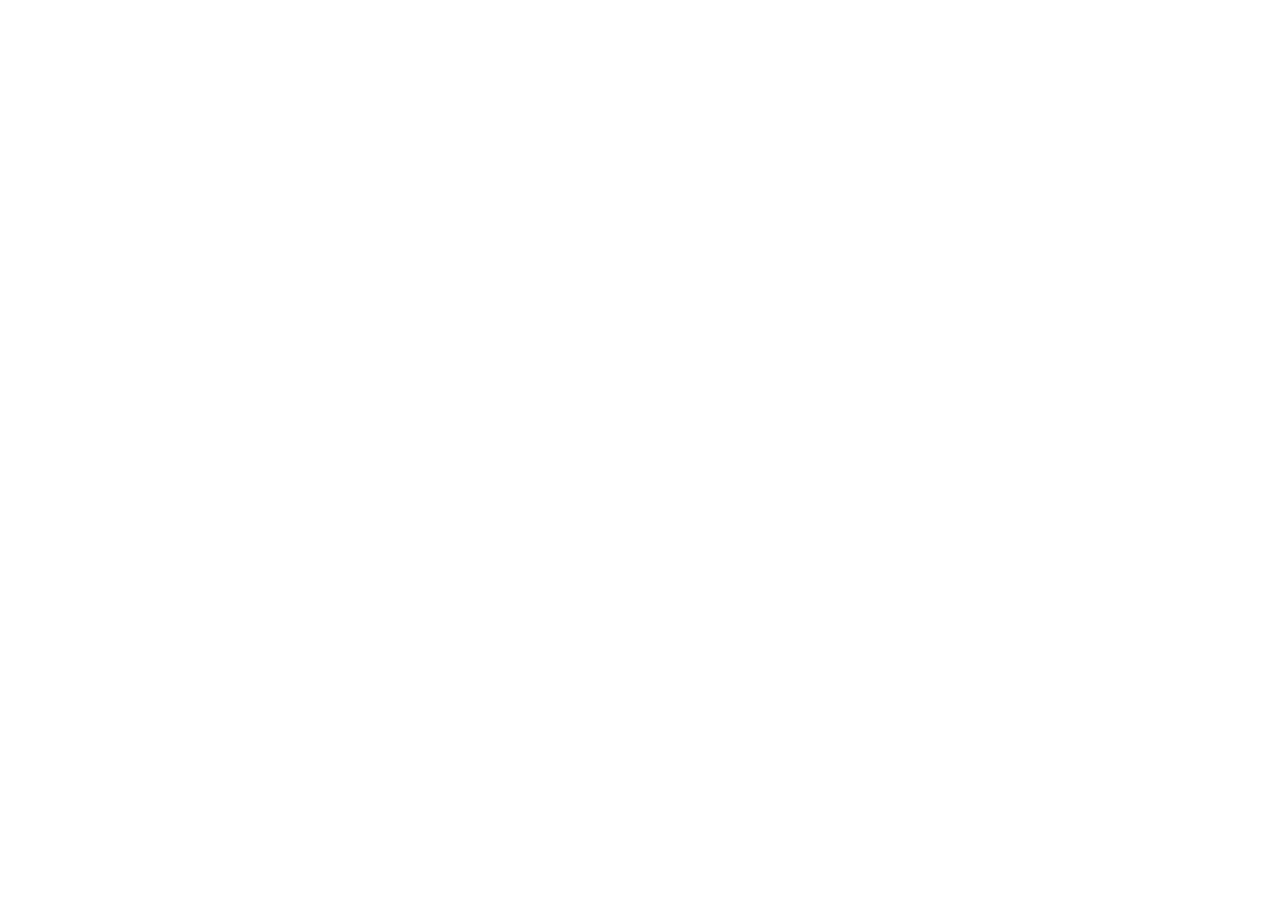
==== index.html @ eaf3d2ae "Add files via upload" ====
<!DOCTYPE html PUBLIC "-//W3C//DTD HTML 4.01//EN" "http://www.w3.org/TR/html4/strict.dtd">
<html>
  <head>
    <title>index.html</title>
    <meta http-equiv="content-type" content="text/html; charset=windows-1252">
  </head>
  <body><img src="file:///C:/Users/parpa/Desktop/Senza%20titolo-6.png" alt="" title="logo"><br>
  </body>
</html>
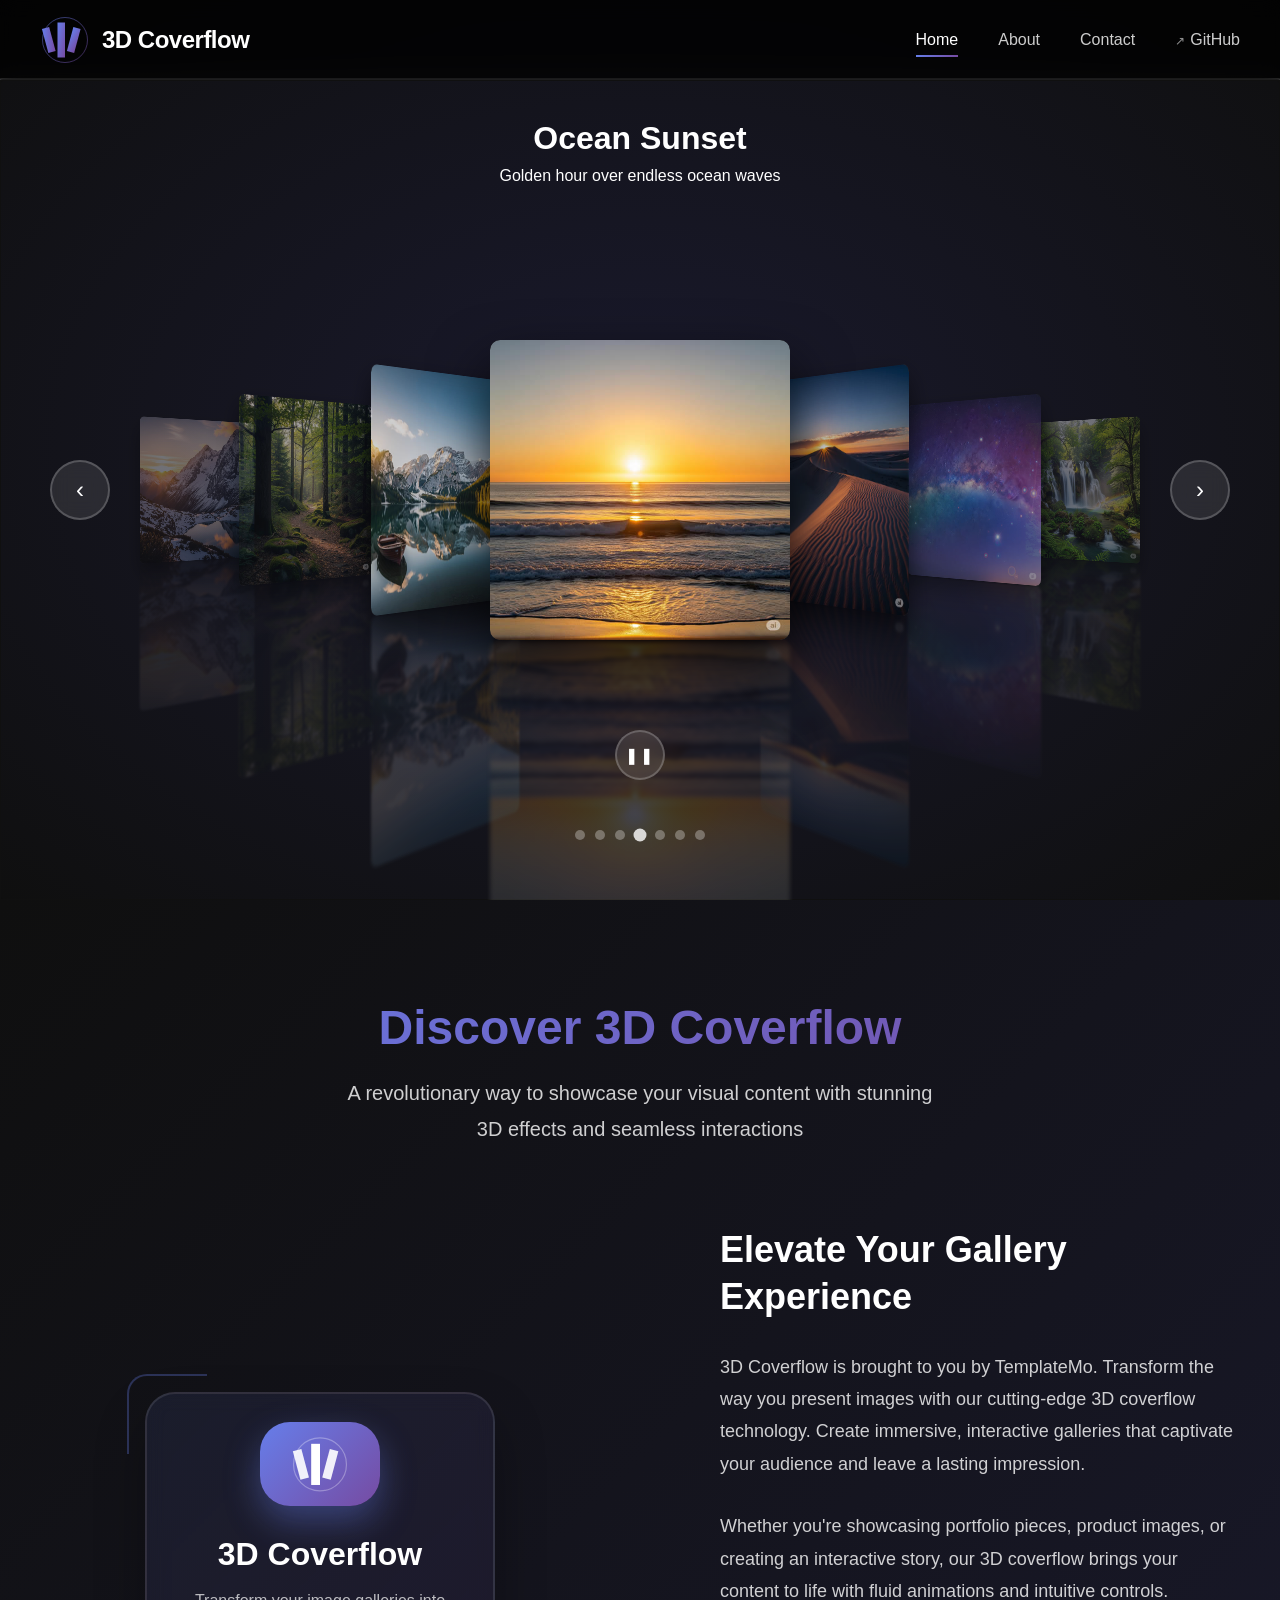
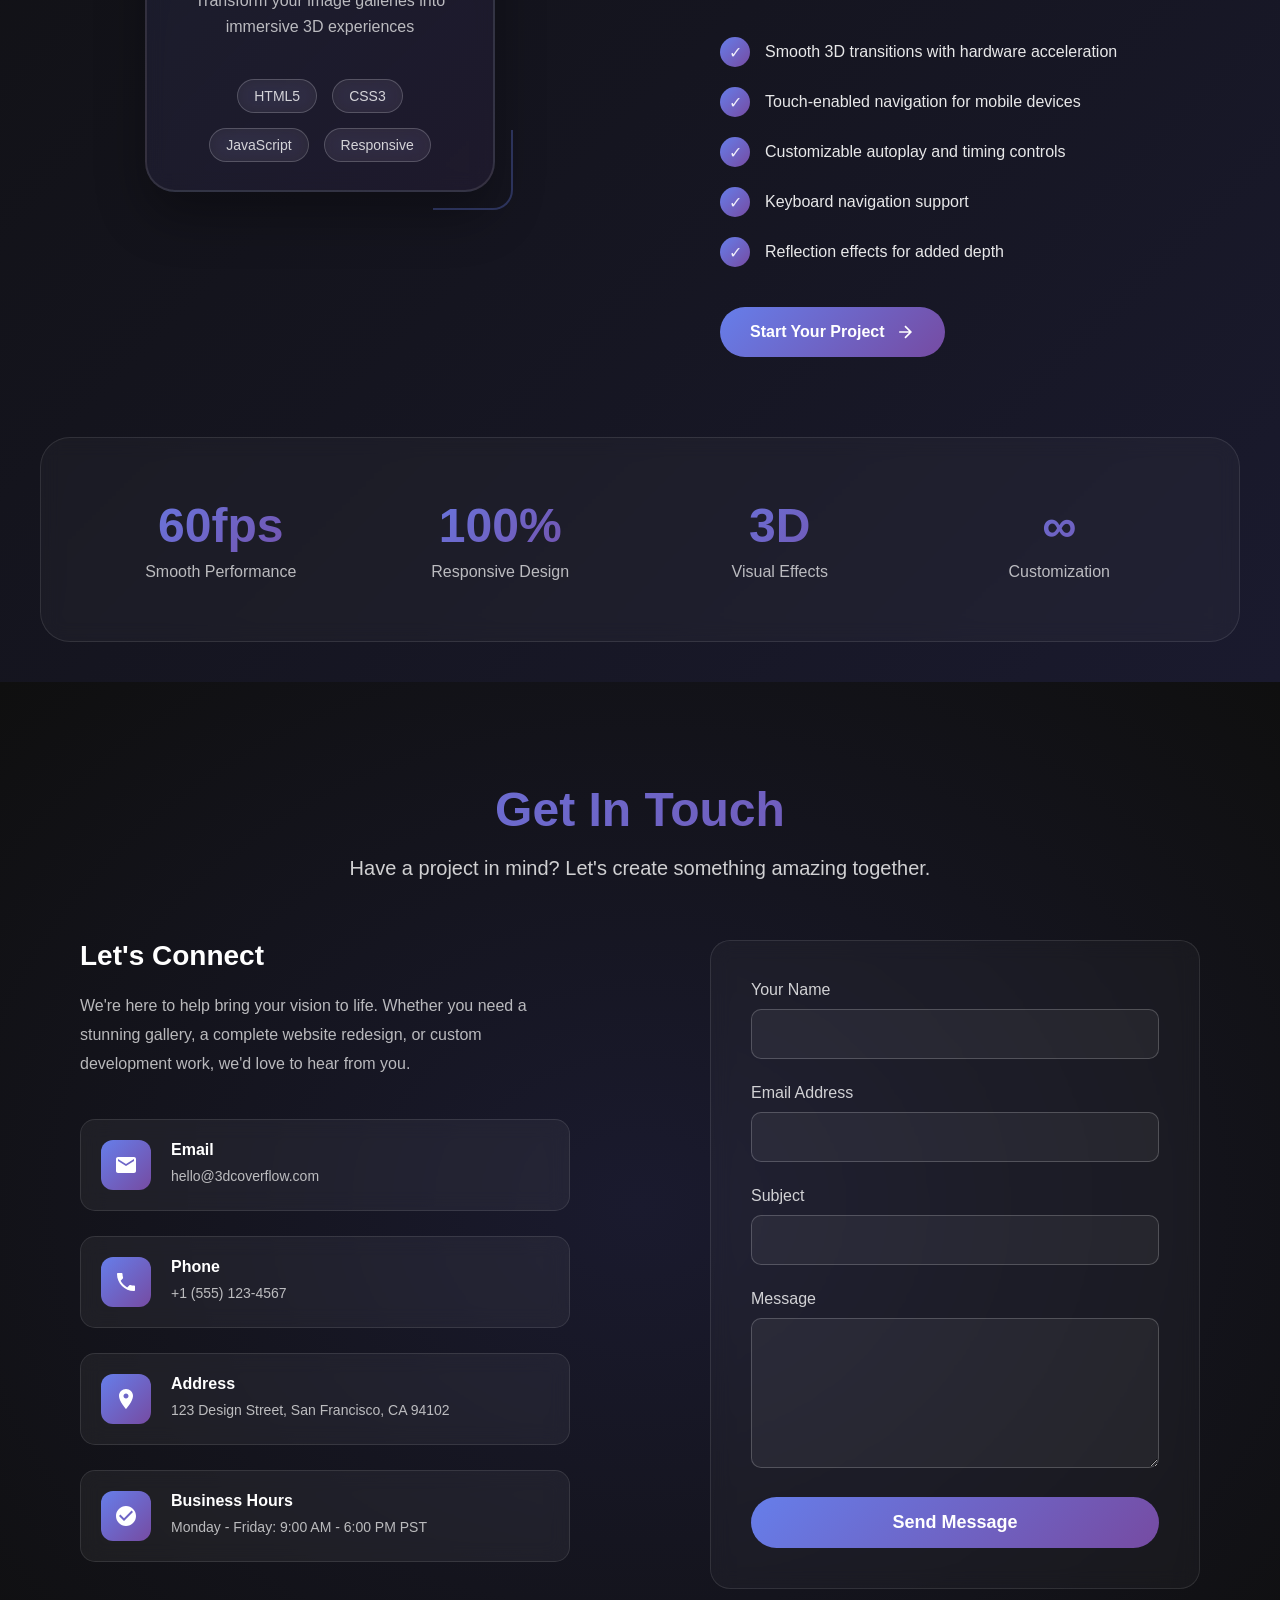
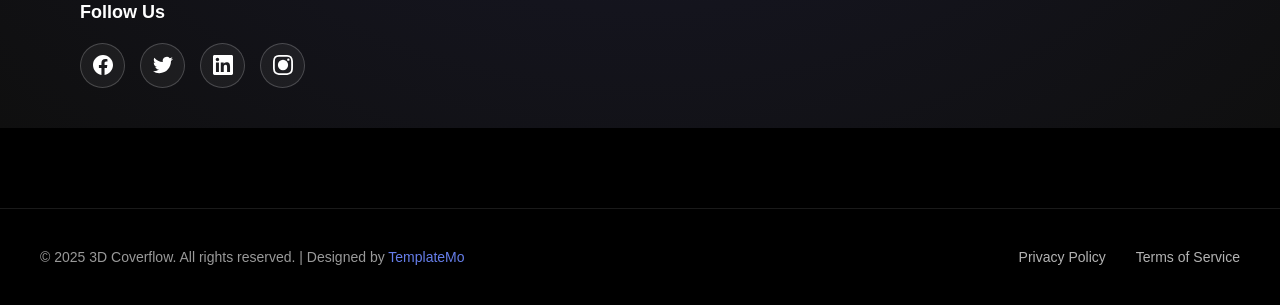
==== commit 1711497a: "Add files via upload" ====
--- a/index.html
+++ b/index.html
@@ -1,9 +1,293 @@
-<!DOCTYPE html PUBLIC "-//W3C//DTD HTML 4.01//EN" "http://www.w3.org/TR/html4/strict.dtd">
-<html>
-  <head>
-    <title>index.html</title>
-    <meta http-equiv="content-type" content="text/html; charset=windows-1252">
-  </head>
-  <body><img src="file:///C:/Users/parpa/Desktop/Senza%20titolo-6.png" alt="" title="logo"><br>
-  </body>
-</html>
+<!DOCTYPE html>
+<html lang="en">
+  <head>
+    <meta http-equiv="content-type" content="text/html; charset=UTF-8">
+    <meta name="viewport" content="width=device-width, initial-scale=1.0">
+    <title>3D Coverflow - One Page Portfolio</title>
+    <link href="templatemo-3d-coverflow.css" rel="stylesheet">
+    <!--
+TemplateMo 595 3d coverflow
+https://templatemo.com/tm-595-3d-coverflow
+-->
+  </head>
+  <body>
+    <!-- Header -->
+    <header class="header" id="header"> <a href="#home" class="logo-container">
+        <div class="logo">
+          <svg viewBox="0 0 100 100" xmlns="http://www.w3.org/2000/svg">
+            <defs>
+              <linearGradient id="grad1" x1="0%" y1="0%" x2="100%" y2="100%">
+                <stop offset="0%" style="stop-color:#667eea;stop-opacity:1"></stop>
+                <stop offset="100%" style="stop-color:#764ba2;stop-opacity:1"></stop>
+              </linearGradient> </defs>
+            <rect x="10" y="25" width="15" height="50" fill="url(#grad1)" transform="rotate(-15 17.5 50)"></rect>
+            <rect x="35" y="15" width="15" height="70" fill="url(#grad1)"></rect>
+            <rect x="60" y="25" width="15" height="50" fill="url(#grad1)" transform="rotate(15 67.5 50)"></rect>
+            <circle cx="50" cy="50" r="45" fill="none" stroke="url(#grad1)" stroke-width="2"
+
+              opacity="0.5"></circle> </svg> </div>
+        <div class="logo-text">3D Coverflow</div>
+      </a>
+      <nav class="main-menu" id="mainMenu"> <a href="#home" class="menu-item active">Home</a>
+        <a href="#about" class="menu-item">About</a> <a href="#contact" class="menu-item">Contact</a>
+        <a href="https://github.com" target="_blank" rel="noopener noreferrer" class="menu-item external">GitHub</a>
+      </nav>
+      <div class="menu-toggle" id="menuToggle"> <span></span> <span></span> <span></span>
+      </div>
+    </header>
+    <!-- Home Section -->
+    <section id="home" class="section">
+      <div class="coverflow-wrapper">
+        <div class="info">
+          <h2 id="current-title">Mountain Landscape</h2>
+          <p id="current-description">Majestic peaks covered in snow during
+            golden hour</p>
+        </div>
+        <div class="coverflow-container" tabindex="0">
+          <div class="coverflow" id="coverflow">
+            <div class="coverflow-item" data-index="0">
+              <div class="cover image-loading"> <img src="images/mountain-landscape.jpg"
+
+                  alt="Mountain Landscape" loading="lazy"> </div>
+              <div class="reflection"></div>
+            </div>
+            <div class="coverflow-item" data-index="1">
+              <div class="cover image-loading"> <img src="images/forest-path.jpg"
+
+                  alt="Forest Path" loading="lazy"> </div>
+              <div class="reflection"></div>
+            </div>
+            <div class="coverflow-item" data-index="2">
+              <div class="cover image-loading"> <img src="images/serene-water-mirroring.jpg"
+
+                  alt="Lake Reflection" loading="lazy"> </div>
+              <div class="reflection"></div>
+            </div>
+            <div class="coverflow-item" data-index="3">
+              <div class="cover image-loading"> <img src="images/ocean-sunset-golden-hour.jpg"
+
+                  alt="Ocean Sunset" loading="lazy"> </div>
+              <div class="reflection"></div>
+            </div>
+            <div class="coverflow-item" data-index="4">
+              <div class="cover image-loading"> <img src="images/rolling-sand-dunes.jpg"
+
+                  alt="Desert Dunes" loading="lazy"> </div>
+              <div class="reflection"></div>
+            </div>
+            <div class="coverflow-item" data-index="5">
+              <div class="cover image-loading"> <img src="images/starry-night.jpg"
+
+                  alt="Starry Night" loading="lazy"> </div>
+              <div class="reflection"></div>
+            </div>
+            <div class="coverflow-item" data-index="6">
+              <div class="cover image-loading"> <img src="images/cascading-waterfall.jpg"
+
+                  alt="Waterfall" loading="lazy"> </div>
+              <div class="reflection"></div>
+            </div>
+          </div>
+          <button class="nav-button prev" onclick="navigate(-1)">‹</button> <button
+
+            class="nav-button next" onclick="navigate(1)">›</button>
+          <div class="dots-container" id="dots"></div>
+          <!-- Play/Pause Button --> <button class="play-pause-button"
+
+            id="playPauseBtn" onclick="toggleAutoplay()"> <span class="play-icon">▶</span>
+            <span class="pause-icon" style="display: none;">❚❚</span> </button>
+        </div>
+      </div>
+    </section>
+    <!-- About Section -->
+    <section id="about" class="section">
+      <div class="about-content">
+        <div class="about-header">
+          <h2>Discover 3D Coverflow</h2>
+          <p>A revolutionary way to showcase your visual content with stunning
+            3D effects and seamless interactions</p>
+        </div>
+        <div class="about-main">
+          <div class="about-visual">
+            <div class="showcase-display">
+              <div class="showcase-main">
+                <div class="corner-decoration top-left"></div>
+                <div class="corner-decoration bottom-right"></div>
+                <div class="showcase-logo">
+                  <svg viewBox="0 0 100 100" xmlns="http://www.w3.org/2000/svg">
+                    <rect x="10" y="25" width="15" height="50" fill="white" transform="rotate(-15 17.5 50)"
+
+                      opacity="0.9"></rect>
+                    <rect x="35" y="15" width="15" height="70" fill="white"></rect>
+                    <rect x="60" y="25" width="15" height="50" fill="white" transform="rotate(15 67.5 50)"
+
+                      opacity="0.9"></rect>
+                    <circle cx="50" cy="50" r="45" fill="none" stroke="white" stroke-width="2"
+
+                      opacity="0.3"></circle> </svg> </div>
+                <h3 class="showcase-title">3D Coverflow</h3>
+                <p class="showcase-subtitle">Transform your image galleries into
+                  immersive 3D experiences</p>
+                <div class="showcase-badges"> <a href="https://developer.mozilla.org/en-US/docs/Web/HTML"
+
+                    target="_blank" rel="noopener noreferrer" class="badge">HTML5</a>
+                  <a href="https://developer.mozilla.org/en-US/docs/Web/CSS" target="_blank"
+
+                    rel="noopener noreferrer" class="badge">CSS3</a> <a href="https://developer.mozilla.org/en-US/docs/Web/JavaScript"
+
+                    target="_blank" rel="noopener noreferrer" class="badge">JavaScript</a>
+                  <a href="https://developer.mozilla.org/en-US/docs/Learn/CSS/CSS_layout/Responsive_Design"
+
+                    target="_blank" rel="noopener noreferrer" class="badge">Responsive</a>
+                </div>
+              </div>
+            </div>
+          </div>
+          <div class="about-info">
+            <h3>Elevate Your Gallery Experience</h3>
+            <p>3D Coverflow is brought to you by TemplateMo. Transform the way
+              you present images with our cutting-edge 3D coverflow technology.
+              Create immersive, interactive galleries that captivate your
+              audience and leave a lasting impression.</p>
+            <p>Whether you're showcasing portfolio pieces, product images, or
+              creating an interactive story, our 3D coverflow brings your
+              content to life with fluid animations and intuitive controls.</p>
+            <ul class="feature-list">
+              <li>Smooth 3D transitions with hardware acceleration</li>
+              <li>Touch-enabled navigation for mobile devices</li>
+              <li>Customizable autoplay and timing controls</li>
+              <li>Keyboard navigation support</li>
+              <li>Reflection effects for added depth</li>
+            </ul>
+            <a href="#contact" class="cta-button"> Start Your Project
+              <svg viewBox="0 0 24 24" fill="currentColor">
+                <path d="M5 12h14m-7-7l7 7-7 7" stroke="currentColor" stroke-width="2"
+
+                  fill="none"></path> </svg> </a> </div>
+        </div>
+        <div class="stats-section">
+          <div class="stat-item">
+            <div class="stat-number">60fps</div>
+            <div class="stat-label">Smooth Performance</div>
+          </div>
+          <div class="stat-item">
+            <div class="stat-number">100%</div>
+            <div class="stat-label">Responsive Design</div>
+          </div>
+          <div class="stat-item">
+            <div class="stat-number">3D</div>
+            <div class="stat-label">Visual Effects</div>
+          </div>
+          <div class="stat-item">
+            <div class="stat-number">∞</div>
+            <div class="stat-label">Customization</div>
+          </div>
+        </div>
+      </div>
+    </section>
+    <!-- Contact Section -->
+    <section id="contact" class="section">
+      <div class="contact-content">
+        <div class="contact-header">
+          <h2>Get In Touch</h2>
+          <p>Have a project in mind? Let's create something amazing together.</p>
+        </div>
+        <div class="contact-container">
+          <div class="contact-info-section">
+            <h3>Let's Connect</h3>
+            <p>We're here to help bring your vision to life. Whether you need a
+              stunning gallery, a complete website redesign, or custom
+              development work, we'd love to hear from you.</p>
+            <div class="contact-details">
+              <div class="contact-item">
+                <div class="contact-icon">
+                  <svg viewBox="0 0 24 24">
+                    <path d="M20 4H4c-1.1 0-1.99.9-1.99 2L2 18c0 1.1.9 2 2 2h16c1.1 0 2-.9 2-2V6c0-1.1-.9-2-2-2zm0 4l-8 5-8-5V6l8 5 8-5v2z"></path>
+                  </svg> </div>
+                <div class="contact-text">
+                  <h4>Email</h4>
+                  <p>hello@3dcoverflow.com</p>
+                </div>
+              </div>
+              <div class="contact-item">
+                <div class="contact-icon">
+                  <svg viewBox="0 0 24 24">
+                    <path d="M6.62 10.79c1.44 2.83 3.76 5.14 6.59 6.59l2.2-2.2c.27-.27.67-.36 1.02-.24 1.12.37 2.33.57 3.57.57.55 0 1 .45 1 1V20c0 .55-.45 1-1 1-9.39 0-17-7.61-17-17 0-.55.45-1 1-1h3.5c.55 0 1 .45 1 1 0 1.25.2 2.45.57 3.57.11.35.03.74-.25 1.02l-2.2 2.2z"></path>
+                  </svg> </div>
+                <div class="contact-text">
+                  <h4>Phone</h4>
+                  <p>+1 (555) 123-4567</p>
+                </div>
+              </div>
+              <div class="contact-item">
+                <div class="contact-icon">
+                  <svg viewBox="0 0 24 24">
+                    <path d="M12 2C8.13 2 5 5.13 5 9c0 5.25 7 13 7 13s7-7.75 7-13c0-3.87-3.13-7-7-7zm0 9.5c-1.38 0-2.5-1.12-2.5-2.5s1.12-2.5 2.5-2.5 2.5 1.12 2.5 2.5-1.12 2.5-2.5 2.5z"></path>
+                  </svg> </div>
+                <div class="contact-text">
+                  <h4>Address</h4>
+                  <p>123 Design Street, San Francisco, CA 94102</p>
+                </div>
+              </div>
+              <div class="contact-item">
+                <div class="contact-icon">
+                  <svg viewBox="0 0 24 24">
+                    <path d="M12 2C6.48 2 2 6.48 2 12s4.48 10 10 10 10-4.48 10-10S17.52 2 12 2zm-2 15l-5-5 1.41-1.41L10 14.17l7.59-7.59L19 8l-9 9z"></path>
+                  </svg> </div>
+                <div class="contact-text">
+                  <h4>Business Hours</h4>
+                  <p>Monday - Friday: 9:00 AM - 6:00 PM PST</p>
+                </div>
+              </div>
+            </div>
+            <div class="social-links">
+              <h4>Follow Us</h4>
+              <div class="social-buttons"> <a href="#" class="social-btn" title="Facebook">
+                  <svg viewBox="0 0 24 24">
+                    <path d="M24 12.073c0-6.627-5.373-12-12-12s-12 5.373-12 12c0 5.99 4.388 10.954 10.125 11.854v-8.385H7.078v-3.47h3.047V9.43c0-3.007 1.792-4.669 4.533-4.669 1.312 0 2.686.235 2.686.235v2.953H15.83c-1.491 0-1.956.925-1.956 1.874v2.25h3.328l-.532 3.47h-2.796v8.385C19.612 23.027 24 18.062 24 12.073z"></path>
+                  </svg> </a> <a href="#" class="social-btn" title="Twitter">
+                  <svg viewBox="0 0 24 24">
+                    <path d="M23.953 4.57a10 10 0 01-2.825.775 4.958 4.958 0 002.163-2.723c-.951.555-2.005.959-3.127 1.184a4.92 4.92 0 00-8.384 4.482C7.69 8.095 4.067 6.13 1.64 3.162a4.822 4.822 0 00-.666 2.475c0 1.71.87 3.213 2.188 4.096a4.904 4.904 0 01-2.228-.616v.06a4.923 4.923 0 003.946 4.827 4.996 4.996 0 01-2.212.085 4.936 4.936 0 004.604 3.417 9.867 9.867 0 01-6.102 2.105c-.39 0-.779-.023-1.17-.067a13.995 13.995 0 007.557 2.209c9.053 0 13.998-7.496 13.998-13.985 0-.21 0-.42-.015-.63A9.935 9.935 0 0024 4.59z"></path>
+                  </svg> </a> <a href="#" class="social-btn" title="LinkedIn">
+                  <svg viewBox="0 0 24 24">
+                    <path d="M20.447 20.452h-3.554v-5.569c0-1.328-.027-3.037-1.852-3.037-1.853 0-2.136 1.445-2.136 2.939v5.667H9.351V9h3.414v1.561h.046c.477-.9 1.637-1.85 3.37-1.85 3.601 0 4.267 2.37 4.267 5.455v6.286zM5.337 7.433c-1.144 0-2.063-.926-2.063-2.065 0-1.138.92-2.063 2.063-2.063 1.14 0 2.064.925 2.064 2.063 0 1.139-.925 2.065-2.064 2.065zm1.782 13.019H3.555V9h3.564v11.452zM22.225 0H1.771C.792 0 0 .774 0 1.729v20.542C0 23.227.792 24 1.771 24h20.451C23.2 24 24 23.227 24 22.271V1.729C24 .774 23.2 0 22.222 0h.003z"></path>
+                  </svg> </a> <a href="#" class="social-btn" title="Instagram">
+                  <svg viewBox="0 0 24 24">
+                    <path d="M12 2.163c3.204 0 3.584.012 4.85.07 3.252.148 4.771 1.691 4.919 4.919.058 1.265.069 1.645.069 4.849 0 3.205-.012 3.584-.069 4.849-.149 3.225-1.664 4.771-4.919 4.919-1.266.058-1.644.07-4.85.07-3.204 0-3.584-.012-4.849-.07-3.26-.149-4.771-1.699-4.919-4.92-.058-1.265-.07-1.644-.07-4.849 0-3.204.013-3.583.07-4.849.149-3.227 1.664-4.771 4.919-4.919 1.266-.057 1.645-.069 4.849-.069zm0-2.163c-3.259 0-3.667.014-4.947.072-4.358.2-6.78 2.618-6.98 6.98-.059 1.281-.073 1.689-.073 4.948 0 3.259.014 3.668.072 4.948.2 4.358 2.618 6.78 6.98 6.98 1.281.058 1.689.072 4.948.072 3.259 0 3.668-.014 4.948-.072 4.354-.2 6.782-2.618 6.979-6.98.059-1.28.073-1.689.073-4.948 0-3.259-.014-3.667-.072-4.947-.196-4.354-2.617-6.78-6.979-6.98-1.281-.059-1.69-.073-4.949-.073zM5.838 12a6.162 6.162 0 1112.324 0 6.162 6.162 0 01-12.324 0zM12 16a4 4 0 110-8 4 4 0 010 8zm4.965-10.405a1.44 1.44 0 112.881.001 1.44 1.44 0 01-2.881-.001z"></path>
+                  </svg> </a> </div>
+            </div>
+          </div>
+          <div class="contact-form-section">
+            <form class="contact-form" onsubmit="handleSubmit(event)">
+              <div class="form-group"> <label for="name">Your Name</label> <input
+
+                  id="name" name="name" required="" type="text"> </div>
+              <div class="form-group"> <label for="email">Email Address</label>
+                <input id="email" name="email" required="" type="email"> </div>
+              <div class="form-group"> <label for="subject">Subject</label> <input
+
+                  id="subject" name="subject" required="" type="text"> </div>
+              <div class="form-group"> <label for="message">Message</label> <textarea
+
+id="message" name="message" required=""></textarea> </div>
+              <button type="submit" class="submit-btn">Send Message</button> </form>
+          </div>
+        </div>
+      </div>
+    </section>
+    <!-- Footer -->
+    <footer class="footer">
+      <div class="footer-content">
+        <div class="footer-copyright"> © 2025 3D Coverflow. All rights reserved.
+          | Designed by <a href="https://templatemo.com" target="_blank" rel="noopener noreferrer">TemplateMo</a>
+        </div>
+        <div class="footer-links"> <a href="#privacy" onclick="event.preventDefault(); alert('Privacy Policy page would go here');">Privacy
+            Policy</a> <a href="#terms" onclick="event.preventDefault(); alert('Terms of Service page would go here');">Terms
+            of Service</a> </div>
+      </div>
+    </footer>
+    <!-- Scroll to top button -->
+    <div class="scroll-to-top" id="scrollToTop"> <span>↑</span> </div>
+    <script src="templatemo-3d-coverflow-scripts.js"></script>
+  </body>
+</html>
--- a/templatemo-3d-coverflow.css
+++ b/templatemo-3d-coverflow.css
@@ -0,0 +1,1279 @@
+/*
+
+TemplateMo 595 3d coverflow
+
+https://templatemo.com/tm-595-3d-coverflow
+
+*/
+
+@charset "utf-8";
+/* CSS Document */
+
+ * {
+            margin: 0;
+            padding: 0;
+            box-sizing: border-box;
+        }
+
+        html {
+            scroll-behavior: smooth;
+        }
+
+        body {
+            font-family: -apple-system, BlinkMacSystemFont, 'Segoe UI', Roboto, Helvetica, Arial, sans-serif;
+            overflow-x: hidden;
+            position: relative;
+            background: #000;
+        }
+
+        /* Sections */
+        .section {
+            min-height: 100vh;
+            position: relative;
+            display: flex;
+            align-items: center;
+            justify-content: center;
+        }
+
+        #home {
+            background: radial-gradient(ellipse at center, #1a1a2e 0%, #0f0f0f 100%);
+        }
+
+        #about {
+            background: linear-gradient(135deg, #0f0f0f 0%, #1a1a2e 100%);
+        }
+
+        #contact {
+            background: radial-gradient(ellipse at center, #1a1a2e 0%, #0f0f0f 100%);
+        }
+
+        /* Header Styles */
+        .header {
+            position: fixed;
+            top: 0;
+            left: 0;
+            right: 0;
+            height: 80px;
+            background: rgba(0, 0, 0, 0.8);
+            backdrop-filter: blur(10px);
+            border-bottom: 1px solid rgba(255, 255, 255, 0.1);
+            z-index: 1000;
+            display: flex;
+            align-items: center;
+            justify-content: space-between;
+            padding: 0 40px;
+            transition: all 0.3s ease;
+        }
+
+        .header.scrolled {
+            background: rgba(0, 0, 0, 0.95);
+            height: 70px;
+        }
+
+        .logo-container {
+            display: flex;
+            align-items: center;
+            gap: 12px;
+            text-decoration: none;
+            cursor: pointer;
+            transition: transform 0.3s ease;
+        }
+
+        .logo-container:hover {
+            transform: translateY(-2px);
+        }
+
+        .logo {
+            width: 50px;
+            height: 50px;
+            display: flex;
+            align-items: center;
+            justify-content: center;
+        }
+
+        .logo svg {
+            width: 100%;
+            height: 100%;
+        }
+
+        .logo-text {
+            color: white;
+            font-size: 24px;
+            font-weight: 600;
+            letter-spacing: -0.5px;
+        }
+
+        .main-menu {
+            display: flex;
+            align-items: center;
+            gap: 40px;
+        }
+
+        .menu-item {
+            color: rgba(255, 255, 255, 0.8);
+            text-decoration: none;
+            font-size: 16px;
+            font-weight: 500;
+            transition: all 0.3s ease;
+            position: relative;
+            padding: 8px 0;
+        }
+
+        .menu-item:hover {
+            color: white;
+            transform: translateY(-2px);
+        }
+
+        .menu-item::after {
+            content: '';
+            position: absolute;
+            bottom: 0;
+            left: 0;
+            width: 0;
+            height: 2px;
+            background: linear-gradient(90deg, #667eea, #764ba2);
+            transition: width 0.3s ease;
+        }
+
+        .menu-item:hover::after {
+            width: 100%;
+        }
+
+        .menu-item.active {
+            color: white;
+        }
+
+        .menu-item.active::after {
+            width: 100%;
+        }
+
+        .menu-item.external::before {
+            content: '↗';
+            margin-right: 5px;
+            font-size: 12px;
+            opacity: 0.7;
+        }
+
+        /* Mobile menu toggle */
+        .menu-toggle {
+            display: none;
+            flex-direction: column;
+            cursor: pointer;
+            padding: 4px;
+        }
+
+        .menu-toggle span {
+            width: 25px;
+            height: 3px;
+            background: white;
+            margin: 3px 0;
+            transition: 0.3s;
+            border-radius: 2px;
+        }
+
+        /* Home Section with Coverflow */
+        .coverflow-wrapper {
+            width: 100%;
+
+            height: 100vh;
+            display: flex;
+            align-items: center;
+            justify-content: center;
+            padding-top: 80px;
+        }
+
+        .coverflow-container {
+            width: 100%;
+            height: 100%;
+            display: flex;
+            align-items: center;
+            justify-content: center;
+            perspective: 1200px;
+            position: relative;
+        }
+
+        .coverflow {
+            display: flex;
+            align-items: center;
+            justify-content: center;
+            transform-style: preserve-3d;
+            position: relative;
+            width: 100%;
+            height: 400px;
+        }
+
+        .coverflow-item {
+            position: absolute;
+            width: 300px;
+            height: 300px;
+            transition: all 0.6s cubic-bezier(0.68, -0.55, 0.265, 1.55);
+            cursor: pointer;
+            user-select: none;
+        }
+
+        .coverflow-item .cover {
+            width: 100%;
+            height: 100%;
+            border-radius: 10px;
+            box-shadow: 0 20px 40px rgba(0, 0, 0, 0.8);
+            position: relative;
+            overflow: hidden;
+            transform-style: preserve-3d;
+            background: #333;
+        }
+
+        .coverflow-item .cover img {
+            width: 100%;
+            height: 100%;
+            object-fit: cover;
+            border-radius: 10px;
+        }
+
+        /* Reflection */
+        .coverflow-item .reflection {
+            position: absolute;
+            top: 100%;
+            left: 0;
+            width: 100%;
+            height: 100%;
+            border-radius: 10px;
+            transform: scaleY(-1);
+            opacity: 0.2;
+            filter: blur(2px);
+            background: linear-gradient(to bottom, 
+                rgba(0, 0, 0, 0) 0%, 
+                rgba(0, 0, 0, 0.8) 50%, 
+                rgba(0, 0, 0, 1) 100%);
+            overflow: hidden;
+        }
+
+        /* Active item (center) */
+        .coverflow-item.active {
+            z-index: 100;
+            transform: translateX(0) translateZ(0) rotateY(0deg);
+        }
+
+        .coverflow-item.active .cover {
+            box-shadow: 0 30px 60px rgba(0, 0, 0, 0.9);
+        }
+
+        /* Navigation */
+        .nav-button {
+            position: absolute;
+            top: 50%;
+            transform: translateY(-50%);
+            background: rgba(255, 255, 255, 0.1);
+            border: 2px solid rgba(255, 255, 255, 0.2);
+            color: white;
+            width: 60px;
+            height: 60px;
+            border-radius: 50%;
+            cursor: pointer;
+            font-size: 24px;
+            display: flex;
+            align-items: center;
+            justify-content: center;
+            transition: all 0.3s ease;
+            backdrop-filter: blur(10px);
+            z-index: 200;
+        }
+
+        .nav-button:hover {
+            background: rgba(255, 255, 255, 0.2);
+            transform: translateY(-50%) scale(1.1);
+        }
+
+        .nav-button.prev {
+            left: 50px;
+        }
+
+        .nav-button.next {
+            right: 50px;
+        }
+
+        /* Dots indicator */
+        .dots-container {
+            position: absolute;
+            bottom: 60px;
+            left: 50%;
+            transform: translateX(-50%);
+            display: flex;
+            gap: 10px;
+            z-index: 200;
+        }
+
+        .dot {
+            width: 10px;
+            height: 10px;
+            border-radius: 50%;
+            background: rgba(255, 255, 255, 0.3);
+            cursor: pointer;
+            transition: all 0.3s ease;
+        }
+
+        .dot.active {
+            background: rgba(255, 255, 255, 0.8);
+            transform: scale(1.3);
+        }
+
+        /* Info display */
+        .info {
+            position: absolute;
+            top: 120px;
+            left: 50%;
+            transform: translateX(-50%);
+            color: white;
+            text-align: center;
+            z-index: 200;
+        }
+
+        .info h2 {
+            font-size: 32px;
+            margin-bottom: 10px;
+            opacity: 0;
+            animation: fadeIn 0.6s forwards;
+        }
+
+        .info p {
+            font-size: 16px;
+            opacity: 0.7;
+        }
+
+        @keyframes fadeIn {
+            to {
+                opacity: 1;
+            }
+        }
+
+        /* Play/Pause Button */
+        .play-pause-button {
+            position: absolute;
+            bottom: 120px;
+            left: 50%;
+            transform: translateX(-50%);
+            background: rgba(255, 255, 255, 0.1);
+            border: 2px solid rgba(255, 255, 255, 0.2);
+            color: white;
+            width: 50px;
+            height: 50px;
+            border-radius: 50%;
+            cursor: pointer;
+            font-size: 20px;
+            display: flex;
+            align-items: center;
+            justify-content: center;
+            transition: all 0.3s ease;
+            backdrop-filter: blur(10px);
+            z-index: 200;
+        }
+
+        .play-pause-button:hover {
+            background: rgba(255, 255, 255, 0.2);
+            transform: translateX(-50%) scale(1.1);
+        }
+
+        .play-pause-button .pause-icon {
+            font-size: 16px;
+            letter-spacing: 2px;
+        }
+
+        /* About Section */
+        .about-content {
+            max-width: 1400px;
+            margin: 0 auto;
+            padding: 40px;
+            color: white;
+        }
+
+        .about-header {
+            text-align: center;
+            margin-bottom: 80px;
+        }
+
+        .about-header h2 {
+            font-size: 48px;
+			margin-top: 60px;
+            margin-bottom: 20px;
+            background: linear-gradient(135deg, #667eea 0%, #764ba2 100%);
+            -webkit-background-clip: text;
+            -webkit-text-fill-color: transparent;
+            background-clip: text;
+        }
+
+        .about-header p {
+            font-size: 20px;
+            color: rgba(255, 255, 255, 0.8);
+            max-width: 600px;
+            margin: 0 auto;
+            line-height: 1.8;
+        }
+
+        .about-main {
+            display: grid;
+            grid-template-columns: 1fr 1fr;
+            gap: 80px;
+            align-items: center;
+            margin-bottom: 80px;
+        }
+
+        .about-visual {
+            position: relative;
+            height: 600px;
+            display: flex;
+            align-items: center;
+            justify-content: center;
+        }
+
+        .showcase-display {
+            position: relative;
+            width: 100%;
+            max-width: 500px;
+            height: 500px;
+            display: flex;
+            align-items: center;
+            justify-content: center;
+        }
+
+        .showcase-main {
+            position: relative;
+            width: 350px;
+            height: 400px;
+            background: linear-gradient(135deg, rgba(102, 126, 234, 0.1) 0%, rgba(118, 75, 162, 0.1) 100%);
+            border-radius: 30px;
+            border: 2px solid rgba(255, 255, 255, 0.1);
+            padding: 40px;
+            display: flex;
+            flex-direction: column;
+            align-items: center;
+            justify-content: center;
+            backdrop-filter: blur(10px);
+            box-shadow: 0 25px 50px rgba(0, 0, 0, 0.3);
+        }
+
+        .showcase-logo {
+            width: 120px;
+            height: 120px;
+            background: linear-gradient(135deg, #667eea 0%, #764ba2 100%);
+            border-radius: 30px;
+            display: flex;
+            align-items: center;
+            justify-content: center;
+            margin-bottom: 30px;
+            box-shadow: 0 15px 35px rgba(102, 126, 234, 0.4);
+        }
+
+        .showcase-logo svg {
+            width: 70%;
+            height: 70%;
+        }
+
+        .showcase-title {
+            font-size: 32px;
+            font-weight: 700;
+            color: white;
+            margin-bottom: 15px;
+            text-align: center;
+        }
+
+        .showcase-subtitle {
+            font-size: 16px;
+            color: rgba(255, 255, 255, 0.7);
+            text-align: center;
+            margin-bottom: 40px;
+            line-height: 1.6;
+        }
+
+        .showcase-badges {
+            display: flex;
+            gap: 15px;
+            flex-wrap: wrap;
+            justify-content: center;
+        }
+
+        .badge {
+            background: rgba(255, 255, 255, 0.05);
+            border: 1px solid rgba(255, 255, 255, 0.2);
+            border-radius: 20px;
+            padding: 8px 16px;
+            font-size: 14px;
+            color: rgba(255, 255, 255, 0.8);
+            backdrop-filter: blur(10px);
+            transition: all 0.3s ease;
+            cursor: pointer;
+            text-decoration: none;
+            display: inline-block;
+        }
+
+        .badge:hover {
+            background: linear-gradient(135deg, #667eea 0%, #764ba2 100%);
+            border-color: transparent;
+            color: white;
+            transform: translateY(-2px);
+            box-shadow: 0 5px 15px rgba(102, 126, 234, 0.3);
+        }
+
+        .badge:active {
+            transform: translateY(0);
+            box-shadow: 0 2px 8px rgba(102, 126, 234, 0.3);
+        }
+
+        /* Decorative corner elements */
+        .corner-decoration {
+            position: absolute;
+            width: 80px;
+            height: 80px;
+            border: 2px solid rgba(102, 126, 234, 0.3);
+        }
+
+        .corner-decoration.top-left {
+            top: -20px;
+            left: -20px;
+            border-right: none;
+            border-bottom: none;
+            border-radius: 20px 0 0 0;
+        }
+
+        .corner-decoration.bottom-right {
+            bottom: -20px;
+            right: -20px;
+            border-left: none;
+            border-top: none;
+            border-radius: 0 0 20px 0;
+        }
+
+        .about-info {
+            padding-left: 40px;
+        }
+
+        .about-info h3 {
+            font-size: 36px;
+            margin-bottom: 30px;
+            line-height: 1.3;
+        }
+
+        .about-info p {
+            font-size: 18px;
+            color: rgba(255, 255, 255, 0.8);
+            line-height: 1.8;
+            margin-bottom: 30px;
+        }
+
+        .feature-list {
+            list-style: none;
+            margin-bottom: 40px;
+        }
+
+        .feature-list li {
+            display: flex;
+            align-items: center;
+            gap: 15px;
+            margin-bottom: 20px;
+            font-size: 16px;
+            color: rgba(255, 255, 255, 0.9);
+        }
+
+        .feature-list li::before {
+            content: '✓';
+            display: flex;
+            align-items: center;
+            justify-content: center;
+            width: 30px;
+            height: 30px;
+            background: linear-gradient(135deg, #667eea 0%, #764ba2 100%);
+            border-radius: 50%;
+            flex-shrink: 0;
+        }
+
+        .cta-button {
+            display: inline-flex;
+            align-items: center;
+            gap: 10px;
+            background: linear-gradient(135deg, #667eea 0%, #764ba2 100%);
+            color: white;
+            text-decoration: none;
+            padding: 15px 30px;
+            border-radius: 30px;
+            font-weight: 600;
+            transition: all 0.3s ease;
+        }
+
+        .cta-button:hover {
+            transform: translateY(-2px);
+            box-shadow: 0 10px 30px rgba(102, 126, 234, 0.5);
+        }
+
+        .cta-button svg {
+            width: 20px;
+            height: 20px;
+            transition: transform 0.3s ease;
+        }
+
+        .cta-button:hover svg {
+            transform: translateX(5px);
+        }
+
+        .stats-section {
+            display: grid;
+            grid-template-columns: repeat(4, 1fr);
+            gap: 40px;
+            padding: 60px;
+            background: rgba(255, 255, 255, 0.03);
+            backdrop-filter: blur(10px);
+            border-radius: 30px;
+            border: 1px solid rgba(255, 255, 255, 0.1);
+        }
+
+        .stat-item {
+            text-align: center;
+        }
+
+        .stat-number {
+            font-size: 48px;
+            font-weight: 700;
+            background: linear-gradient(135deg, #667eea 0%, #764ba2 100%);
+            -webkit-background-clip: text;
+            -webkit-text-fill-color: transparent;
+            background-clip: text;
+            margin-bottom: 10px;
+        }
+
+        .stat-label {
+            font-size: 16px;
+            color: rgba(255, 255, 255, 0.7);
+        }
+
+        /* Contact Section */
+        .contact-content {
+            max-width: 1200px;
+            margin: 0 auto;
+            padding: 40px;
+            color: white;
+        }
+
+        .contact-header {
+            text-align: center;
+			margin-top: 60px;
+            margin-bottom: 60px;
+        }
+
+        .contact-header h2 {
+            font-size: 48px;
+            margin-bottom: 20px;
+            background: linear-gradient(135deg, #667eea 0%, #764ba2 100%);
+            -webkit-background-clip: text;
+            -webkit-text-fill-color: transparent;
+            background-clip: text;
+        }
+
+        .contact-header p {
+            font-size: 20px;
+            color: rgba(255, 255, 255, 0.8);
+            max-width: 600px;
+            margin: 0 auto;
+        }
+
+        .contact-container {
+            display: grid;
+            grid-template-columns: 1fr 1fr;
+            gap: 60px;
+            align-items: start;
+        }
+
+        .contact-info-section {
+            padding-right: 40px;
+        }
+
+        .contact-info-section h3 {
+            font-size: 28px;
+            margin-bottom: 20px;
+            color: white;
+        }
+
+        .contact-info-section p {
+            font-size: 16px;
+            color: rgba(255, 255, 255, 0.7);
+            line-height: 1.8;
+            margin-bottom: 40px;
+        }
+
+        .contact-details {
+            display: flex;
+            flex-direction: column;
+            gap: 25px;
+        }
+
+        .contact-item {
+            display: flex;
+            align-items: center;
+            gap: 20px;
+            padding: 20px;
+            background: rgba(255, 255, 255, 0.05);
+            backdrop-filter: blur(10px);
+            border: 1px solid rgba(255, 255, 255, 0.1);
+            border-radius: 15px;
+            transition: all 0.3s ease;
+        }
+
+        .contact-item:hover {
+            background: rgba(255, 255, 255, 0.08);
+            transform: translateX(5px);
+            box-shadow: 0 10px 30px rgba(102, 126, 234, 0.2);
+        }
+
+        .contact-icon {
+            width: 50px;
+            height: 50px;
+            background: linear-gradient(135deg, #667eea 0%, #764ba2 100%);
+            border-radius: 12px;
+            display: flex;
+            align-items: center;
+            justify-content: center;
+            flex-shrink: 0;
+        }
+
+        .contact-icon svg {
+            width: 24px;
+            height: 24px;
+            fill: white;
+        }
+
+        .contact-text {
+            flex: 1;
+        }
+
+        .contact-text h4 {
+            font-size: 16px;
+            color: white;
+            margin-bottom: 5px;
+        }
+
+        .contact-text p {
+            font-size: 14px;
+            color: rgba(255, 255, 255, 0.7);
+            margin: 0;
+        }
+
+        .social-links {
+            margin-top: 40px;
+        }
+
+        .social-links h4 {
+            font-size: 18px;
+            margin-bottom: 20px;
+            color: white;
+        }
+
+        .social-buttons {
+            display: flex;
+            gap: 15px;
+        }
+
+        .social-btn {
+            width: 45px;
+            height: 45px;
+            background: rgba(255, 255, 255, 0.05);
+            border: 1px solid rgba(255, 255, 255, 0.2);
+            border-radius: 50%;
+            display: flex;
+            align-items: center;
+            justify-content: center;
+            transition: all 0.3s ease;
+            cursor: pointer;
+        }
+
+        .social-btn:hover {
+            background: linear-gradient(135deg, #667eea 0%, #764ba2 100%);
+            border-color: transparent;
+            transform: translateY(-3px);
+            box-shadow: 0 10px 20px rgba(102, 126, 234, 0.4);
+        }
+
+        .social-btn svg {
+            width: 20px;
+            height: 20px;
+            fill: white;
+        }
+
+        .contact-form-section {
+            padding-left: 40px;
+        }
+
+        .contact-form {
+            background: rgba(255, 255, 255, 0.03);
+            backdrop-filter: blur(10px);
+            border: 1px solid rgba(255, 255, 255, 0.1);
+            border-radius: 20px;
+            padding: 40px;
+        }
+
+        .form-group {
+            margin-bottom: 25px;
+        }
+
+        .form-group label {
+            display: block;
+            margin-bottom: 10px;
+            color: rgba(255, 255, 255, 0.8);
+            font-weight: 500;
+        }
+
+        .form-group input,
+        .form-group textarea {
+            width: 100%;
+            padding: 15px;
+            background: rgba(255, 255, 255, 0.05);
+            border: 1px solid rgba(255, 255, 255, 0.2);
+            border-radius: 10px;
+            color: white;
+            font-size: 16px;
+            font-family: inherit;
+            transition: all 0.3s ease;
+        }
+
+        .form-group input:focus,
+        .form-group textarea:focus {
+            outline: none;
+            border-color: #667eea;
+            background: rgba(255, 255, 255, 0.08);
+        }
+
+        .form-group textarea {
+            resize: vertical;
+            min-height: 150px;
+            line-height: 1.5;
+        }
+
+        .submit-btn {
+            background: linear-gradient(135deg, #667eea 0%, #764ba2 100%);
+            color: white;
+            border: none;
+            padding: 15px 40px;
+            font-size: 18px;
+            font-weight: 600;
+            border-radius: 30px;
+            cursor: pointer;
+            transition: all 0.3s ease;
+            width: 100%;
+        }
+
+        .submit-btn:hover {
+            transform: translateY(-2px);
+            box-shadow: 0 10px 30px rgba(102, 126, 234, 0.5);
+        }
+
+        /* Smooth image loading */
+        .image-loading {
+            background: linear-gradient(45deg, #333, #555);
+            position: relative;
+        }
+
+        .image-loading::after {
+            content: '📷';
+            position: absolute;
+            top: 50%;
+            left: 50%;
+            transform: translate(-50%, -50%);
+            font-size: 48px;
+            opacity: 0.5;
+        }
+
+        /* Footer Styles */
+        .footer {
+            background: rgba(0, 0, 0, 0.95);
+            border-top: 1px solid rgba(255, 255, 255, 0.1);
+            padding: 40px 20px;
+            margin-top: 80px;
+        }
+
+        .footer-content {
+            max-width: 1200px;
+            margin: 0 auto;
+            display: flex;
+            justify-content: space-between;
+            align-items: center;
+            flex-wrap: wrap;
+            gap: 30px;
+        }
+
+        .footer-copyright {
+            color: rgba(255, 255, 255, 0.6);
+            font-size: 14px;
+        }
+
+        .footer-copyright a {
+            color: #667eea;
+            text-decoration: none;
+            transition: color 0.3s ease;
+        }
+
+        .footer-copyright a:hover {
+            color: #764ba2;
+        }
+
+        .footer-links {
+            display: flex;
+            gap: 30px;
+            align-items: center;
+        }
+
+        .footer-links a {
+            color: rgba(255, 255, 255, 0.7);
+            text-decoration: none;
+            font-size: 14px;
+            transition: color 0.3s ease;
+        }
+
+        .footer-links a:hover {
+            color: white;
+        }
+
+        /* Scroll to top button */
+        .scroll-to-top {
+            position: fixed;
+            bottom: 30px;
+            right: 30px;
+            width: 50px;
+            height: 50px;
+            background: linear-gradient(135deg, #667eea 0%, #764ba2 100%);
+            border-radius: 50%;
+            display: flex;
+            align-items: center;
+            justify-content: center;
+            color: white;
+            font-size: 20px;
+            cursor: pointer;
+            opacity: 0;
+            transform: translateY(100px);
+            transition: all 0.3s ease;
+            z-index: 999;
+        }
+
+        .scroll-to-top.visible {
+            opacity: 1;
+            transform: translateY(0);
+        }
+
+        .scroll-to-top:hover {
+            transform: translateY(-5px);
+            box-shadow: 0 10px 30px rgba(102, 126, 234, 0.5);
+        }
+
+        /* Mobile Responsive */
+        @media (max-width: 1024px) {
+            .about-main {
+                grid-template-columns: 1fr;
+                gap: 60px;
+            }
+
+            .about-visual {
+                height: 400px;
+            }
+
+            .about-info {
+                padding-left: 0;
+                text-align: center;
+            }
+
+            .feature-list {
+                text-align: left;
+                max-width: 500px;
+                margin: 0 auto 40px;
+            }
+
+            .stats-section {
+                grid-template-columns: repeat(2, 1fr);
+                gap: 30px;
+                padding: 40px;
+            }
+
+            /* Contact section responsive */
+            .contact-container {
+                grid-template-columns: 1fr;
+                gap: 50px;
+            }
+
+            .contact-info-section {
+                padding-right: 0;
+            }
+
+            .contact-form-section {
+                padding-left: 0;
+            }
+        }
+
+        @media (max-width: 768px) {
+            .header {
+                padding: 0 20px;
+            }
+
+            .main-menu {
+                display: none;
+                position: absolute;
+                top: 100%;
+                left: 0;
+                right: 0;
+                background: rgba(0, 0, 0, 0.95);
+                backdrop-filter: blur(10px);
+                flex-direction: column;
+                padding: 20px;
+                gap: 20px;
+                border-bottom: 1px solid rgba(255, 255, 255, 0.1);
+            }
+
+            .main-menu.active {
+                display: flex;
+            }
+
+            .menu-toggle {
+                display: flex;
+            }
+
+            .menu-toggle.active span:nth-child(1) {
+                transform: rotate(-45deg) translate(-5px, 6px);
+            }
+
+            .menu-toggle.active span:nth-child(2) {
+                opacity: 0;
+            }
+
+            .menu-toggle.active span:nth-child(3) {
+                transform: rotate(45deg) translate(-5px, -6px);
+            }
+
+            .coverflow-item {
+                width: 200px;
+                height: 200px;
+            }
+
+            .nav-button {
+                width: 40px;
+                height: 40px;
+                font-size: 18px;
+            }
+
+            .nav-button.prev {
+                left: 20px;
+            }
+
+            .nav-button.next {
+                right: 20px;
+            }
+
+            .info h2 {
+                font-size: 24px;
+            }
+
+            .info p {
+                font-size: 14px;
+            }
+
+            .logo-text {
+                font-size: 20px;
+            }
+
+            .about-header h2 {
+                font-size: 36px;
+            }
+
+            .about-info h3 {
+                font-size: 28px;
+            }
+
+            .about-visual {
+                height: 400px;
+            }
+
+            .showcase-display {
+                max-width: 350px;
+                height: 400px;
+            }
+
+            .showcase-main {
+                width: 100%;
+                height: 350px;
+                padding: 30px;
+            }
+
+            .showcase-logo {
+                width: 100px;
+                height: 100px;
+                margin-bottom: 20px;
+            }
+
+            .showcase-title {
+                font-size: 28px;
+            }
+
+            .showcase-subtitle {
+                font-size: 14px;
+                margin-bottom: 30px;
+            }
+
+            .corner-decoration {
+                display: none;
+            }
+
+            .stat-number {
+                font-size: 36px;
+            }
+
+            .contact-content h2 {
+                font-size: 36px;
+            }
+
+            .footer-content {
+                flex-direction: column;
+                text-align: center;
+                gap: 20px;
+            }
+
+            .footer-links {
+                gap: 20px;
+            }
+        }
+
+        @media (max-width: 480px) {
+            .header {
+                height: 70px;
+                padding: 0 15px;
+            }
+
+            .header.scrolled {
+                height: 60px;
+            }
+
+            .logo {
+                width: 40px;
+                height: 40px;
+            }
+
+            .logo-text {
+                font-size: 18px;
+            }
+
+            .coverflow-item {
+                width: 180px;
+                height: 180px;
+            }
+
+            .about-content,
+            .contact-content {
+                padding: 20px;
+            }
+
+            /* Additional contact section mobile optimization for small screens */
+            .contact-container {
+                gap: 30px;
+            }
+
+            .contact-header {
+                margin-bottom: 40px;
+            }
+
+            .contact-header h2 {
+                font-size: 32px;
+                margin-bottom: 15px;
+            }
+
+            .contact-header p {
+                font-size: 16px;
+                padding: 0 10px;
+            }
+
+            .contact-info-section {
+                margin-bottom: 20px;
+            }
+
+            .contact-info-section h3 {
+                font-size: 22px;
+                margin-bottom: 15px;
+            }
+
+            .contact-info-section > p {
+                font-size: 14px;
+                padding: 0 10px;
+                margin-bottom: 30px;
+            }
+
+            .contact-details {
+                gap: 15px;
+            }
+
+            .contact-item {
+                padding: 15px;
+                gap: 12px;
+            }
+
+            .contact-icon {
+                width: 40px;
+                height: 40px;
+            }
+
+            .contact-icon svg {
+                width: 20px;
+                height: 20px;
+            }
+
+            .contact-text h4 {
+                font-size: 14px;
+            }
+
+            .contact-text p {
+                font-size: 12px;
+                word-break: break-word;
+            }
+
+            .social-links {
+                margin-top: 30px;
+            }
+
+            .social-links h4 {
+                font-size: 16px;
+                margin-bottom: 15px;
+            }
+
+            .social-buttons {
+                gap: 10px;
+            }
+
+            .social-btn {
+                width: 40px;
+                height: 40px;
+            }
+
+            .social-btn svg {
+                width: 18px;
+                height: 18px;
+            }
+
+            .contact-form {
+                padding: 20px 15px;
+                border-radius: 15px;
+            }
+
+            .form-group {
+                margin-bottom: 20px;
+            }
+
+            .form-group label {
+                font-size: 14px;
+                margin-bottom: 8px;
+            }
+
+            .form-group input,
+            .form-group textarea {
+                padding: 12px;
+                font-size: 14px;
+                border-radius: 8px;
+            }
+
+            .form-group textarea {
+                min-height: 120px;
+            }
+
+            .submit-btn {
+                padding: 12px 30px;
+                font-size: 16px;
+                border-radius: 25px;
+            }
+        }
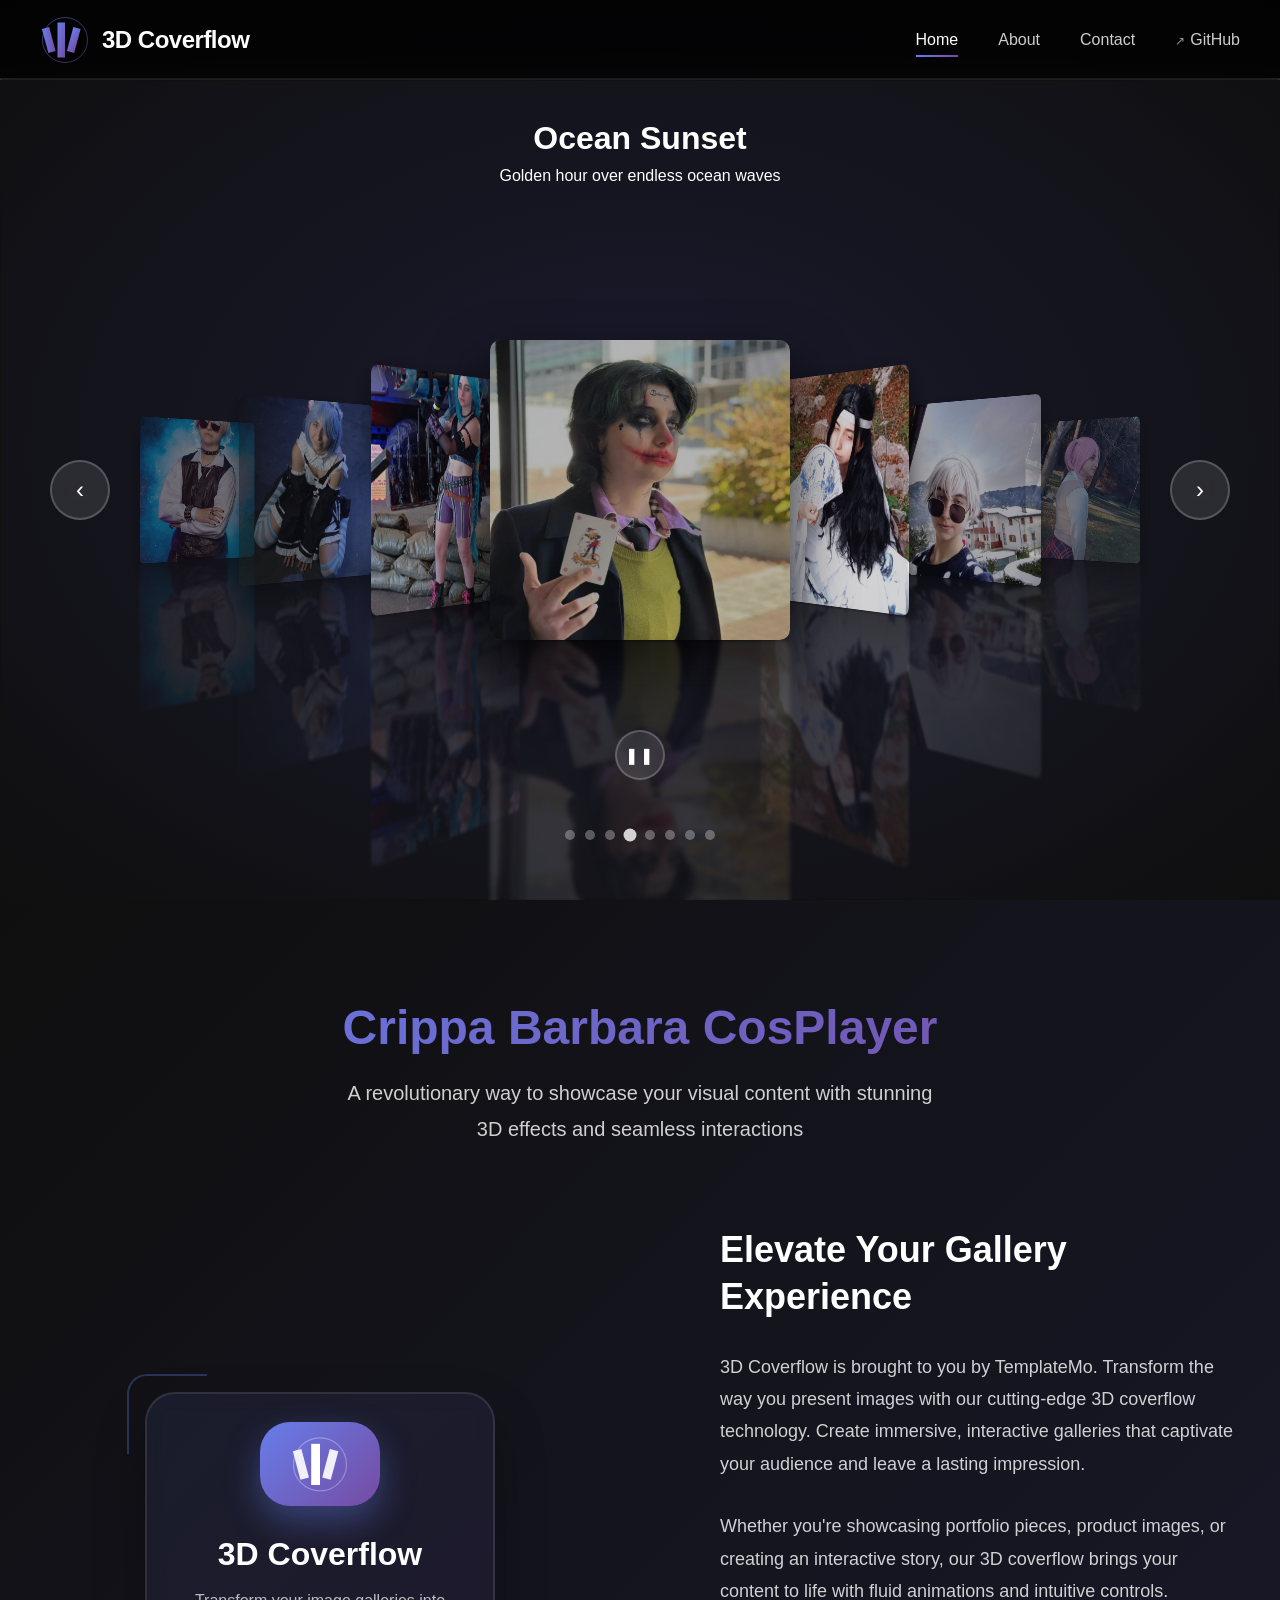
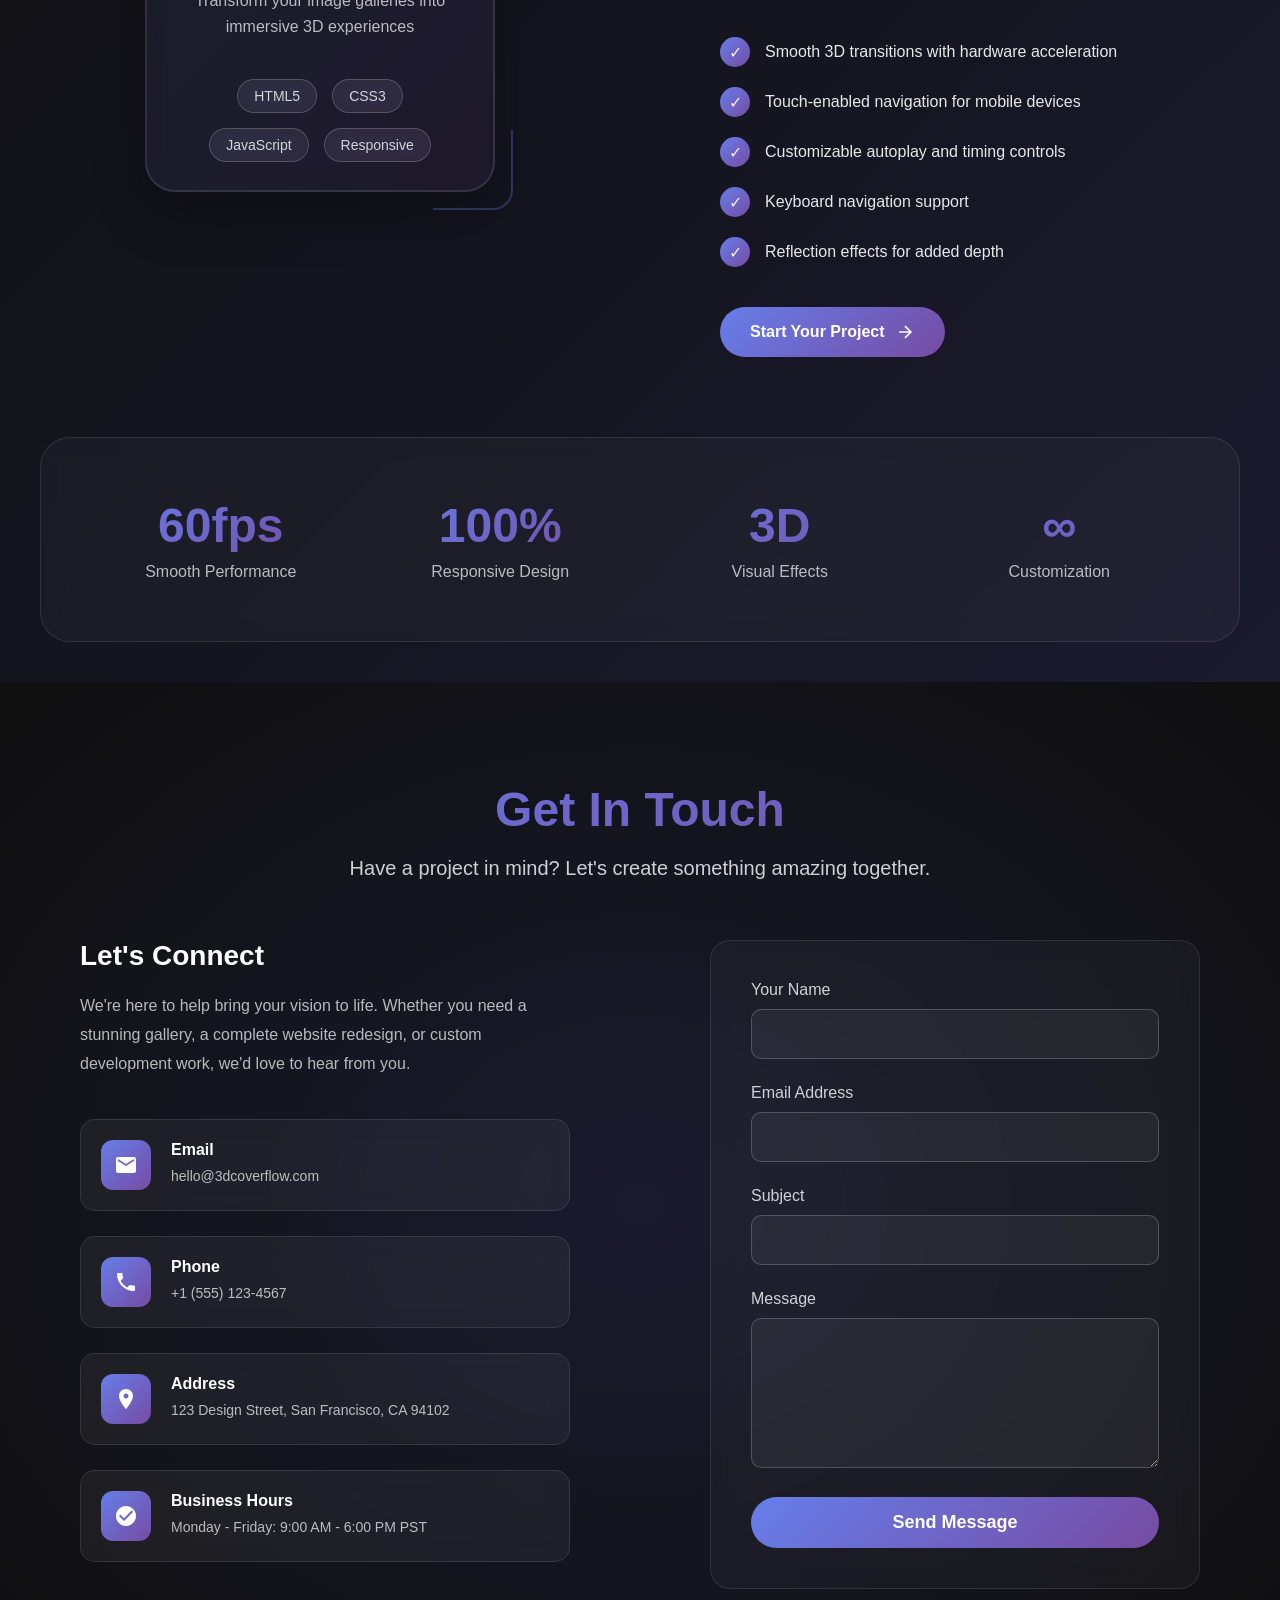
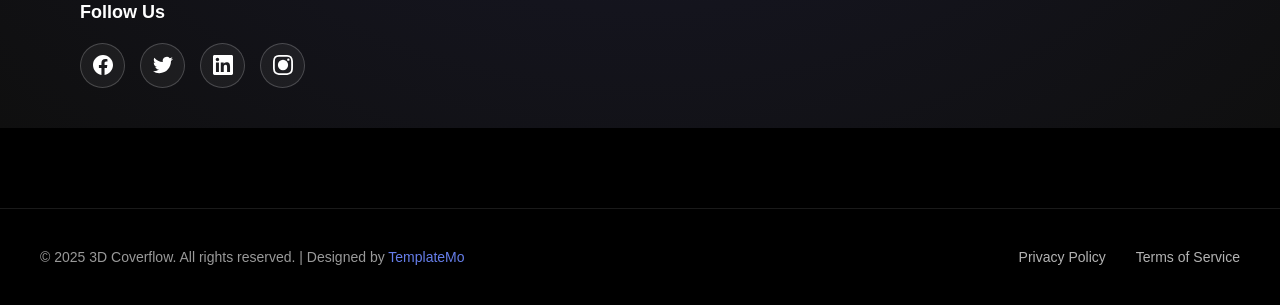
==== commit 542dfbfe: "Add files via upload" ====
--- a/index.html
+++ b/index.html
@@ -6,9 +6,7 @@
     <title>3D Coverflow - One Page Portfolio</title>
     <link href="templatemo-3d-coverflow.css" rel="stylesheet">
     <!--
-TemplateMo 595 3d coverflow
-https://templatemo.com/tm-595-3d-coverflow
--->
+TemplateMo 595 3d coverflowhttps://templatemo.com/tm-595-3d-coverflow-->
   </head>
   <body>
     <!-- Header -->
@@ -46,45 +44,51 @@
         <div class="coverflow-container" tabindex="0">
           <div class="coverflow" id="coverflow">
             <div class="coverflow-item" data-index="0">
-              <div class="cover image-loading"> <img src="images/mountain-landscape.jpg"
-
-                  alt="Mountain Landscape" loading="lazy"> </div>
+              <div class="cover image-loading"> <img src="images/1.jpg" alt="Mountain Landscape"
+
+                  loading="lazy"> </div>
               <div class="reflection"></div>
             </div>
             <div class="coverflow-item" data-index="1">
-              <div class="cover image-loading"> <img src="images/forest-path.jpg"
-
-                  alt="Forest Path" loading="lazy"> </div>
+              <div class="cover image-loading"> <img src="images/2.jpg" alt="Forest Path"
+
+                  loading="lazy"> </div>
               <div class="reflection"></div>
             </div>
             <div class="coverflow-item" data-index="2">
-              <div class="cover image-loading"> <img src="images/serene-water-mirroring.jpg"
-
-                  alt="Lake Reflection" loading="lazy"> </div>
+              <div class="cover image-loading"> <img src="images/3.jpg" alt="Lake Reflection"
+
+                  loading="lazy"> </div>
               <div class="reflection"></div>
             </div>
             <div class="coverflow-item" data-index="3">
-              <div class="cover image-loading"> <img src="images/ocean-sunset-golden-hour.jpg"
-
-                  alt="Ocean Sunset" loading="lazy"> </div>
+              <div class="cover image-loading"> <img src="images/4.jpg" alt="Ocean Sunset"
+
+                  loading="lazy"> </div>
               <div class="reflection"></div>
             </div>
             <div class="coverflow-item" data-index="4">
-              <div class="cover image-loading"> <img src="images/rolling-sand-dunes.jpg"
-
-                  alt="Desert Dunes" loading="lazy"> </div>
+              <div class="cover image-loading"> <img src="images/5.jpg" alt="Desert Dunes"
+
+                  loading="lazy"> </div>
               <div class="reflection"></div>
             </div>
             <div class="coverflow-item" data-index="5">
-              <div class="cover image-loading"> <img src="images/starry-night.jpg"
-
-                  alt="Starry Night" loading="lazy"> </div>
+              <div class="cover image-loading"> <img src="images/6.jpg" alt="Starry Night"
+
+                  loading="lazy"> </div>
               <div class="reflection"></div>
             </div>
             <div class="coverflow-item" data-index="6">
-              <div class="cover image-loading"> <img src="images/cascading-waterfall.jpg"
-
-                  alt="Waterfall" loading="lazy"> </div>
+              <div class="cover image-loading"> <img src="images/7.jpg" alt="Waterfall"
+
+                  loading="lazy"> </div>
+              <div class="reflection"></div>
+            </div>
+            <div class="coverflow-item" data-index="7">
+              <div class="cover image-loading"> <img src="images/8.jpg" alt="Barbara"
+
+                  loading="lazy"> </div>
               <div class="reflection"></div>
             </div>
           </div>
@@ -92,18 +96,18 @@
 
             class="nav-button next" onclick="navigate(1)">›</button>
           <div class="dots-container" id="dots"></div>
-          <!-- Play/Pause Button --> <button class="play-pause-button"
-
-            id="playPauseBtn" onclick="toggleAutoplay()"> <span class="play-icon">▶</span>
-            <span class="pause-icon" style="display: none;">❚❚</span> </button>
-        </div>
+          <!-- Play/Pause Button --> <button class="play-pause-button" id="playPauseBtn"
+
+            onclick="toggleAutoplay()"> <span class="play-icon">▶</span> <span
+
+              class="pause-icon" style="display: none;">❚❚</span> </button> </div>
       </div>
     </section>
     <!-- About Section -->
     <section id="about" class="section">
       <div class="about-content">
         <div class="about-header">
-          <h2>Discover 3D Coverflow</h2>
+          <h2>Crippa Barbara CosPlayer</h2>
           <p>A revolutionary way to showcase your visual content with stunning
             3D effects and seamless interactions</p>
         </div>
@@ -289,5 +293,6 @@
     <!-- Scroll to top button -->
     <div class="scroll-to-top" id="scrollToTop"> <span>↑</span> </div>
     <script src="templatemo-3d-coverflow-scripts.js"></script>
+    
   </body>
 </html>
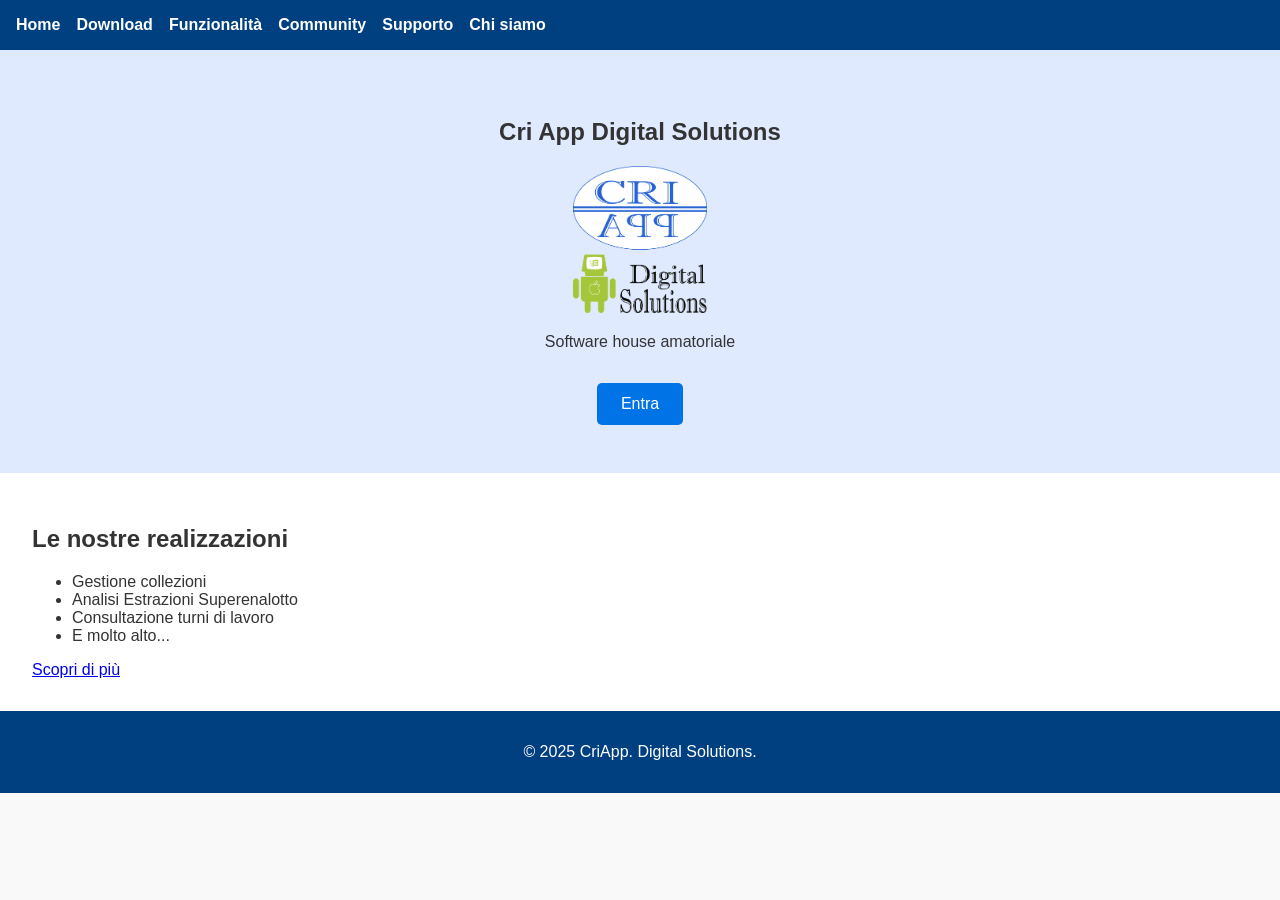
==== commit 4b4964fc: "Add files via upload" ====
--- a/index.html
+++ b/index.html
@@ -1,298 +1,47 @@
 <!DOCTYPE html>
-<html lang="en">
+<html lang="it">
   <head>
     <meta http-equiv="content-type" content="text/html; charset=UTF-8">
     <meta name="viewport" content="width=device-width, initial-scale=1.0">
-    <title>3D Coverflow - One Page Portfolio</title>
-    <link href="templatemo-3d-coverflow.css" rel="stylesheet">
-    <!--
-TemplateMo 595 3d coverflowhttps://templatemo.com/tm-595-3d-coverflow-->
+    <title>Nome Progetto</title>
+    <link rel="stylesheet" href="css/style.css">
   </head>
   <body>
-    <!-- Header -->
-    <header class="header" id="header"> <a href="#home" class="logo-container">
-        <div class="logo">
-          <svg viewBox="0 0 100 100" xmlns="http://www.w3.org/2000/svg">
-            <defs>
-              <linearGradient id="grad1" x1="0%" y1="0%" x2="100%" y2="100%">
-                <stop offset="0%" style="stop-color:#667eea;stop-opacity:1"></stop>
-                <stop offset="100%" style="stop-color:#764ba2;stop-opacity:1"></stop>
-              </linearGradient> </defs>
-            <rect x="10" y="25" width="15" height="50" fill="url(#grad1)" transform="rotate(-15 17.5 50)"></rect>
-            <rect x="35" y="15" width="15" height="70" fill="url(#grad1)"></rect>
-            <rect x="60" y="25" width="15" height="50" fill="url(#grad1)" transform="rotate(15 67.5 50)"></rect>
-            <circle cx="50" cy="50" r="45" fill="none" stroke="url(#grad1)" stroke-width="2"
-
-              opacity="0.5"></circle> </svg> </div>
-        <div class="logo-text">3D Coverflow</div>
-      </a>
-      <nav class="main-menu" id="mainMenu"> <a href="#home" class="menu-item active">Home</a>
-        <a href="#about" class="menu-item">About</a> <a href="#contact" class="menu-item">Contact</a>
-        <a href="https://github.com" target="_blank" rel="noopener noreferrer" class="menu-item external">GitHub</a>
-      </nav>
-      <div class="menu-toggle" id="menuToggle"> <span></span> <span></span> <span></span>
+    <header class="site-header">
+      <div class="nav-container">
+        <nav class="main-nav">
+          <ul>
+            <li><a href="index.html">Home</a></li>
+            <li><a href="download.html">Download</a></li>
+            <li><a href="features.html">Funzionalità</a></li>
+            <li><a href="community.html">Community</a></li>
+            <li><a href="help.html">Supporto</a></li>
+            <li><a href="about.html">Chi siamo</a></li>
+          </ul>
+        </nav>
+        <div class="logo-right"> <br>
+        </div>
       </div>
     </header>
-    <!-- Home Section -->
-    <section id="home" class="section">
-      <div class="coverflow-wrapper">
-        <div class="info">
-          <h2 id="current-title">Mountain Landscape</h2>
-          <p id="current-description">Majestic peaks covered in snow during
-            golden hour</p>
-        </div>
-        <div class="coverflow-container" tabindex="0">
-          <div class="coverflow" id="coverflow">
-            <div class="coverflow-item" data-index="0">
-              <div class="cover image-loading"> <img src="images/1.jpg" alt="Mountain Landscape"
-
-                  loading="lazy"> </div>
-              <div class="reflection"></div>
-            </div>
-            <div class="coverflow-item" data-index="1">
-              <div class="cover image-loading"> <img src="images/2.jpg" alt="Forest Path"
-
-                  loading="lazy"> </div>
-              <div class="reflection"></div>
-            </div>
-            <div class="coverflow-item" data-index="2">
-              <div class="cover image-loading"> <img src="images/3.jpg" alt="Lake Reflection"
-
-                  loading="lazy"> </div>
-              <div class="reflection"></div>
-            </div>
-            <div class="coverflow-item" data-index="3">
-              <div class="cover image-loading"> <img src="images/4.jpg" alt="Ocean Sunset"
-
-                  loading="lazy"> </div>
-              <div class="reflection"></div>
-            </div>
-            <div class="coverflow-item" data-index="4">
-              <div class="cover image-loading"> <img src="images/5.jpg" alt="Desert Dunes"
-
-                  loading="lazy"> </div>
-              <div class="reflection"></div>
-            </div>
-            <div class="coverflow-item" data-index="5">
-              <div class="cover image-loading"> <img src="images/6.jpg" alt="Starry Night"
-
-                  loading="lazy"> </div>
-              <div class="reflection"></div>
-            </div>
-            <div class="coverflow-item" data-index="6">
-              <div class="cover image-loading"> <img src="images/7.jpg" alt="Waterfall"
-
-                  loading="lazy"> </div>
-              <div class="reflection"></div>
-            </div>
-            <div class="coverflow-item" data-index="7">
-              <div class="cover image-loading"> <img src="images/8.jpg" alt="Barbara"
-
-                  loading="lazy"> </div>
-              <div class="reflection"></div>
-            </div>
-          </div>
-          <button class="nav-button prev" onclick="navigate(-1)">‹</button> <button
-
-            class="nav-button next" onclick="navigate(1)">›</button>
-          <div class="dots-container" id="dots"></div>
-          <!-- Play/Pause Button --> <button class="play-pause-button" id="playPauseBtn"
-
-            onclick="toggleAutoplay()"> <span class="play-icon">▶</span> <span
-
-              class="pause-icon" style="display: none;">❚❚</span> </button> </div>
-      </div>
-    </section>
-    <!-- About Section -->
-    <section id="about" class="section">
-      <div class="about-content">
-        <div class="about-header">
-          <h2>Crippa Barbara CosPlayer</h2>
-          <p>A revolutionary way to showcase your visual content with stunning
-            3D effects and seamless interactions</p>
-        </div>
-        <div class="about-main">
-          <div class="about-visual">
-            <div class="showcase-display">
-              <div class="showcase-main">
-                <div class="corner-decoration top-left"></div>
-                <div class="corner-decoration bottom-right"></div>
-                <div class="showcase-logo">
-                  <svg viewBox="0 0 100 100" xmlns="http://www.w3.org/2000/svg">
-                    <rect x="10" y="25" width="15" height="50" fill="white" transform="rotate(-15 17.5 50)"
-
-                      opacity="0.9"></rect>
-                    <rect x="35" y="15" width="15" height="70" fill="white"></rect>
-                    <rect x="60" y="25" width="15" height="50" fill="white" transform="rotate(15 67.5 50)"
-
-                      opacity="0.9"></rect>
-                    <circle cx="50" cy="50" r="45" fill="none" stroke="white" stroke-width="2"
-
-                      opacity="0.3"></circle> </svg> </div>
-                <h3 class="showcase-title">3D Coverflow</h3>
-                <p class="showcase-subtitle">Transform your image galleries into
-                  immersive 3D experiences</p>
-                <div class="showcase-badges"> <a href="https://developer.mozilla.org/en-US/docs/Web/HTML"
-
-                    target="_blank" rel="noopener noreferrer" class="badge">HTML5</a>
-                  <a href="https://developer.mozilla.org/en-US/docs/Web/CSS" target="_blank"
-
-                    rel="noopener noreferrer" class="badge">CSS3</a> <a href="https://developer.mozilla.org/en-US/docs/Web/JavaScript"
-
-                    target="_blank" rel="noopener noreferrer" class="badge">JavaScript</a>
-                  <a href="https://developer.mozilla.org/en-US/docs/Learn/CSS/CSS_layout/Responsive_Design"
-
-                    target="_blank" rel="noopener noreferrer" class="badge">Responsive</a>
-                </div>
-              </div>
-            </div>
-          </div>
-          <div class="about-info">
-            <h3>Elevate Your Gallery Experience</h3>
-            <p>3D Coverflow is brought to you by TemplateMo. Transform the way
-              you present images with our cutting-edge 3D coverflow technology.
-              Create immersive, interactive galleries that captivate your
-              audience and leave a lasting impression.</p>
-            <p>Whether you're showcasing portfolio pieces, product images, or
-              creating an interactive story, our 3D coverflow brings your
-              content to life with fluid animations and intuitive controls.</p>
-            <ul class="feature-list">
-              <li>Smooth 3D transitions with hardware acceleration</li>
-              <li>Touch-enabled navigation for mobile devices</li>
-              <li>Customizable autoplay and timing controls</li>
-              <li>Keyboard navigation support</li>
-              <li>Reflection effects for added depth</li>
-            </ul>
-            <a href="#contact" class="cta-button"> Start Your Project
-              <svg viewBox="0 0 24 24" fill="currentColor">
-                <path d="M5 12h14m-7-7l7 7-7 7" stroke="currentColor" stroke-width="2"
-
-                  fill="none"></path> </svg> </a> </div>
-        </div>
-        <div class="stats-section">
-          <div class="stat-item">
-            <div class="stat-number">60fps</div>
-            <div class="stat-label">Smooth Performance</div>
-          </div>
-          <div class="stat-item">
-            <div class="stat-number">100%</div>
-            <div class="stat-label">Responsive Design</div>
-          </div>
-          <div class="stat-item">
-            <div class="stat-number">3D</div>
-            <div class="stat-label">Visual Effects</div>
-          </div>
-          <div class="stat-item">
-            <div class="stat-number">∞</div>
-            <div class="stat-label">Customization</div>
-          </div>
-        </div>
-      </div>
-    </section>
-    <!-- Contact Section -->
-    <section id="contact" class="section">
-      <div class="contact-content">
-        <div class="contact-header">
-          <h2>Get In Touch</h2>
-          <p>Have a project in mind? Let's create something amazing together.</p>
-        </div>
-        <div class="contact-container">
-          <div class="contact-info-section">
-            <h3>Let's Connect</h3>
-            <p>We're here to help bring your vision to life. Whether you need a
-              stunning gallery, a complete website redesign, or custom
-              development work, we'd love to hear from you.</p>
-            <div class="contact-details">
-              <div class="contact-item">
-                <div class="contact-icon">
-                  <svg viewBox="0 0 24 24">
-                    <path d="M20 4H4c-1.1 0-1.99.9-1.99 2L2 18c0 1.1.9 2 2 2h16c1.1 0 2-.9 2-2V6c0-1.1-.9-2-2-2zm0 4l-8 5-8-5V6l8 5 8-5v2z"></path>
-                  </svg> </div>
-                <div class="contact-text">
-                  <h4>Email</h4>
-                  <p>hello@3dcoverflow.com</p>
-                </div>
-              </div>
-              <div class="contact-item">
-                <div class="contact-icon">
-                  <svg viewBox="0 0 24 24">
-                    <path d="M6.62 10.79c1.44 2.83 3.76 5.14 6.59 6.59l2.2-2.2c.27-.27.67-.36 1.02-.24 1.12.37 2.33.57 3.57.57.55 0 1 .45 1 1V20c0 .55-.45 1-1 1-9.39 0-17-7.61-17-17 0-.55.45-1 1-1h3.5c.55 0 1 .45 1 1 0 1.25.2 2.45.57 3.57.11.35.03.74-.25 1.02l-2.2 2.2z"></path>
-                  </svg> </div>
-                <div class="contact-text">
-                  <h4>Phone</h4>
-                  <p>+1 (555) 123-4567</p>
-                </div>
-              </div>
-              <div class="contact-item">
-                <div class="contact-icon">
-                  <svg viewBox="0 0 24 24">
-                    <path d="M12 2C8.13 2 5 5.13 5 9c0 5.25 7 13 7 13s7-7.75 7-13c0-3.87-3.13-7-7-7zm0 9.5c-1.38 0-2.5-1.12-2.5-2.5s1.12-2.5 2.5-2.5 2.5 1.12 2.5 2.5-1.12 2.5-2.5 2.5z"></path>
-                  </svg> </div>
-                <div class="contact-text">
-                  <h4>Address</h4>
-                  <p>123 Design Street, San Francisco, CA 94102</p>
-                </div>
-              </div>
-              <div class="contact-item">
-                <div class="contact-icon">
-                  <svg viewBox="0 0 24 24">
-                    <path d="M12 2C6.48 2 2 6.48 2 12s4.48 10 10 10 10-4.48 10-10S17.52 2 12 2zm-2 15l-5-5 1.41-1.41L10 14.17l7.59-7.59L19 8l-9 9z"></path>
-                  </svg> </div>
-                <div class="contact-text">
-                  <h4>Business Hours</h4>
-                  <p>Monday - Friday: 9:00 AM - 6:00 PM PST</p>
-                </div>
-              </div>
-            </div>
-            <div class="social-links">
-              <h4>Follow Us</h4>
-              <div class="social-buttons"> <a href="#" class="social-btn" title="Facebook">
-                  <svg viewBox="0 0 24 24">
-                    <path d="M24 12.073c0-6.627-5.373-12-12-12s-12 5.373-12 12c0 5.99 4.388 10.954 10.125 11.854v-8.385H7.078v-3.47h3.047V9.43c0-3.007 1.792-4.669 4.533-4.669 1.312 0 2.686.235 2.686.235v2.953H15.83c-1.491 0-1.956.925-1.956 1.874v2.25h3.328l-.532 3.47h-2.796v8.385C19.612 23.027 24 18.062 24 12.073z"></path>
-                  </svg> </a> <a href="#" class="social-btn" title="Twitter">
-                  <svg viewBox="0 0 24 24">
-                    <path d="M23.953 4.57a10 10 0 01-2.825.775 4.958 4.958 0 002.163-2.723c-.951.555-2.005.959-3.127 1.184a4.92 4.92 0 00-8.384 4.482C7.69 8.095 4.067 6.13 1.64 3.162a4.822 4.822 0 00-.666 2.475c0 1.71.87 3.213 2.188 4.096a4.904 4.904 0 01-2.228-.616v.06a4.923 4.923 0 003.946 4.827 4.996 4.996 0 01-2.212.085 4.936 4.936 0 004.604 3.417 9.867 9.867 0 01-6.102 2.105c-.39 0-.779-.023-1.17-.067a13.995 13.995 0 007.557 2.209c9.053 0 13.998-7.496 13.998-13.985 0-.21 0-.42-.015-.63A9.935 9.935 0 0024 4.59z"></path>
-                  </svg> </a> <a href="#" class="social-btn" title="LinkedIn">
-                  <svg viewBox="0 0 24 24">
-                    <path d="M20.447 20.452h-3.554v-5.569c0-1.328-.027-3.037-1.852-3.037-1.853 0-2.136 1.445-2.136 2.939v5.667H9.351V9h3.414v1.561h.046c.477-.9 1.637-1.85 3.37-1.85 3.601 0 4.267 2.37 4.267 5.455v6.286zM5.337 7.433c-1.144 0-2.063-.926-2.063-2.065 0-1.138.92-2.063 2.063-2.063 1.14 0 2.064.925 2.064 2.063 0 1.139-.925 2.065-2.064 2.065zm1.782 13.019H3.555V9h3.564v11.452zM22.225 0H1.771C.792 0 0 .774 0 1.729v20.542C0 23.227.792 24 1.771 24h20.451C23.2 24 24 23.227 24 22.271V1.729C24 .774 23.2 0 22.222 0h.003z"></path>
-                  </svg> </a> <a href="#" class="social-btn" title="Instagram">
-                  <svg viewBox="0 0 24 24">
-                    <path d="M12 2.163c3.204 0 3.584.012 4.85.07 3.252.148 4.771 1.691 4.919 4.919.058 1.265.069 1.645.069 4.849 0 3.205-.012 3.584-.069 4.849-.149 3.225-1.664 4.771-4.919 4.919-1.266.058-1.644.07-4.85.07-3.204 0-3.584-.012-4.849-.07-3.26-.149-4.771-1.699-4.919-4.92-.058-1.265-.07-1.644-.07-4.849 0-3.204.013-3.583.07-4.849.149-3.227 1.664-4.771 4.919-4.919 1.266-.057 1.645-.069 4.849-.069zm0-2.163c-3.259 0-3.667.014-4.947.072-4.358.2-6.78 2.618-6.98 6.98-.059 1.281-.073 1.689-.073 4.948 0 3.259.014 3.668.072 4.948.2 4.358 2.618 6.78 6.98 6.98 1.281.058 1.689.072 4.948.072 3.259 0 3.668-.014 4.948-.072 4.354-.2 6.782-2.618 6.979-6.98.059-1.28.073-1.689.073-4.948 0-3.259-.014-3.667-.072-4.947-.196-4.354-2.617-6.78-6.979-6.98-1.281-.059-1.69-.073-4.949-.073zM5.838 12a6.162 6.162 0 1112.324 0 6.162 6.162 0 01-12.324 0zM12 16a4 4 0 110-8 4 4 0 010 8zm4.965-10.405a1.44 1.44 0 112.881.001 1.44 1.44 0 01-2.881-.001z"></path>
-                  </svg> </a> </div>
-            </div>
-          </div>
-          <div class="contact-form-section">
-            <form class="contact-form" onsubmit="handleSubmit(event)">
-              <div class="form-group"> <label for="name">Your Name</label> <input
-
-                  id="name" name="name" required="" type="text"> </div>
-              <div class="form-group"> <label for="email">Email Address</label>
-                <input id="email" name="email" required="" type="email"> </div>
-              <div class="form-group"> <label for="subject">Subject</label> <input
-
-                  id="subject" name="subject" required="" type="text"> </div>
-              <div class="form-group"> <label for="message">Message</label> <textarea
-
-id="message" name="message" required=""></textarea> </div>
-              <button type="submit" class="submit-btn">Send Message</button> </form>
-          </div>
-        </div>
-      </div>
-    </section>
-    <!-- Footer -->
-    <footer class="footer">
-      <div class="footer-content">
-        <div class="footer-copyright"> © 2025 3D Coverflow. All rights reserved.
-          | Designed by <a href="https://templatemo.com" target="_blank" rel="noopener noreferrer">TemplateMo</a>
-        </div>
-        <div class="footer-links"> <a href="#privacy" onclick="event.preventDefault(); alert('Privacy Policy page would go here');">Privacy
-            Policy</a> <a href="#terms" onclick="event.preventDefault(); alert('Terms of Service page would go here');">Terms
-            of Service</a> </div>
-      </div>
+    <main>
+      <section class="hero">
+        <h1>Cri App Digital Solutions</h1>
+        <img src="img/MyLogo.png" alt="Cri_App Digital Solutions" title="Logo" style="width: 134px; height: 147px;">
+        <p>Software house amatoriale</p>
+        <a href="Entra.html" class="cta">Entra</a> </section>
+      <section class="features-preview">
+        <h2>Le nostre realizzazioni</h2>
+        <ul>
+          <li>Gestione collezioni</li>
+          <li>Analisi Estrazioni Superenalotto</li>
+          <li>Consultazione turni di lavoro</li>
+          <li>E molto alto...</li>
+        </ul>
+        <a href="features.html">Scopri di più</a> </section>
+    </main>
+    <footer>
+      <p>© 2025 CriApp. Digital Solutions.</p>
     </footer>
-    <!-- Scroll to top button -->
-    <div class="scroll-to-top" id="scrollToTop"> <span>↑</span> </div>
-    <script src="templatemo-3d-coverflow-scripts.js"></script>
     
   </body>
 </html>
--- a/css/style.css
+++ b/css/style.css
@@ -0,0 +1,84 @@
+body {
+  font-family: 'Open Sans', sans-serif;
+  margin: 0;
+  padding: 0;
+  background: #f9f9f9;
+  color: #333;
+}
+
+header {
+  background: #004080;
+  color: white;
+  padding: 1em;
+  display: flex;
+  justify-content: space-between;
+  align-items: center;
+}
+
+nav ul {
+  list-style: none;
+  display: flex;
+  gap: 1em;
+}
+.nav-container {
+  display: flex;
+  justify-content: space-between;
+  align-items: center;
+  flex-wrap: wrap; /* evita che l'immagine vada sotto se lo spazio è stretto */
+}
+
+.nav-container ul {
+  display: flex;
+  gap: 20px;
+  list-style: none;
+  padding: 0;
+  margin: 0;
+}
+.main-nav ul {
+  display: flex;
+  gap: 1em;
+  list-style: none;
+  padding: 0;
+  margin: 0;
+}
+.logo-right {
+  margin-left: auto;
+}
+
+nav a {
+  color: white;
+  text-decoration: none;
+  font-weight: bold;
+}
+
+.hero {
+  text-align: center;
+  padding: 3em 1em;
+  background: #e0eaff;
+}
+
+.cta {
+  display: inline-block;
+  margin-top: 1em;
+  padding: 0.75em 1.5em;
+  background: #0073e6;
+  color: white;
+  text-decoration: none;
+  border-radius: 5px;
+}
+
+.features-preview {
+  padding: 2em;
+  background: white;
+}
+
+footer {
+  text-align: center;
+  padding: 1em;
+  background: #004080;
+  color: white;
+}
+.logo-right img {
+  max-width: 150px; /* adatta la dimensione */
+  height: auto;
+}
